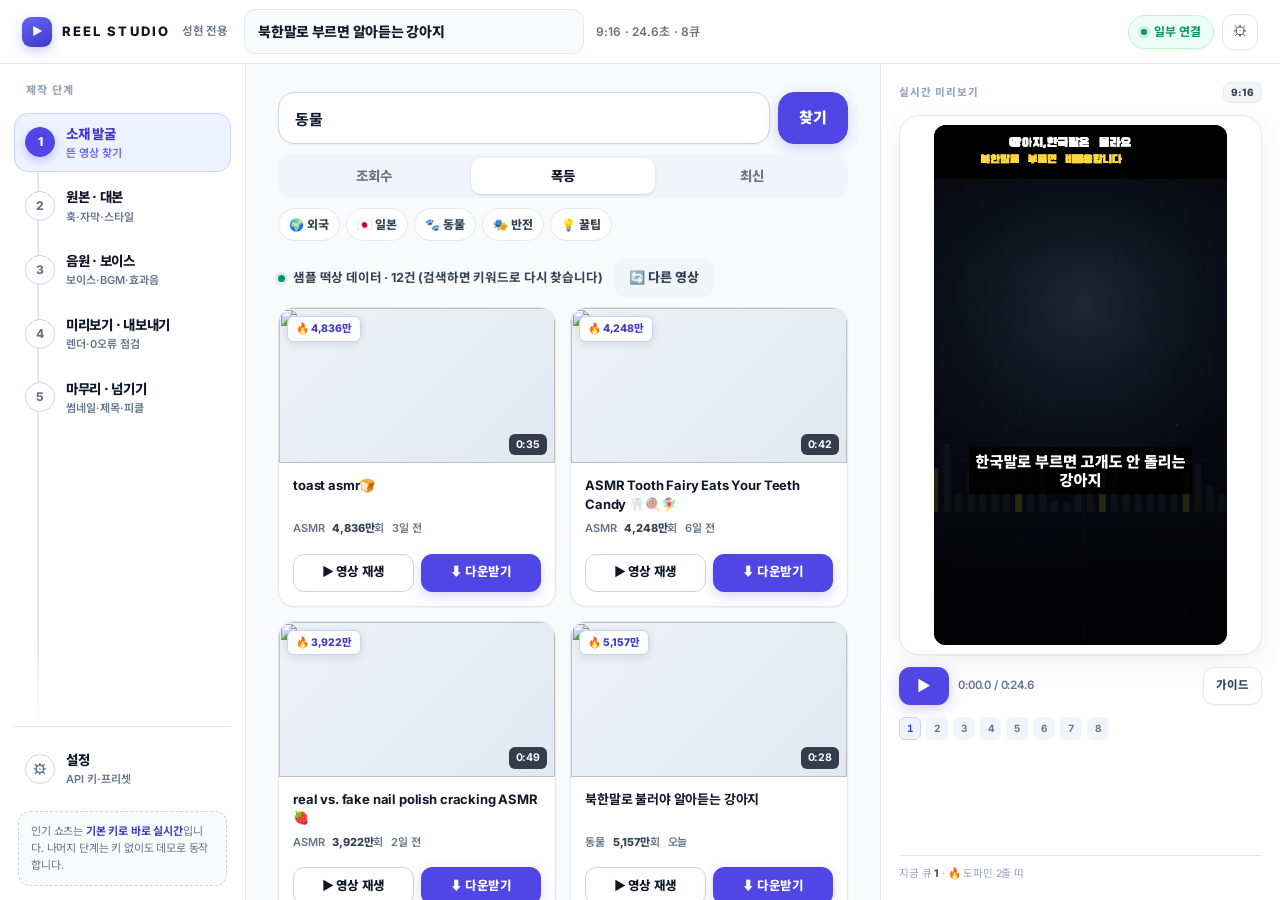
==== index.html @ b89e075e "style(발굴): 상태줄 한 줄로 압축" ====
<!doctype html>
<html lang="ko">
<head>
<meta charset="utf-8">
<meta name="viewport" content="width=device-width, initial-scale=1, viewport-fit=cover">
<meta name="theme-color" content="#FFFFFF">
<title>릴 스튜디오 — 성현님 전용 쇼츠 스튜디오</title>
<meta name="description" content="소재 발굴부터 AI 대본, BGM, 미리보기, 영상 내보내기, 썸네일·제목 5안, 피클 넘기기까지 한 화면에서. 성현님 전용 쇼츠 스튜디오.">
<link rel="icon" href="data:image/svg+xml,%3Csvg xmlns='http://www.w3.org/2000/svg' viewBox='0 0 32 32'%3E%3Crect width='32' height='32' rx='9' fill='%234F46E5'/%3E%3Cpath d='M12 9l12 7-12 7z' fill='%23FFFFFF'/%3E%3C/svg%3E">
<link rel="preconnect" href="https://fonts.googleapis.com">
<link rel="preconnect" href="https://fonts.gstatic.com" crossorigin>
<link href="https://fonts.googleapis.com/css2?family=Black+Han+Sans&family=Gothic+A1:wght@700;900&family=Inter:wght@500;600;700;800&family=Noto+Sans+KR:wght@400;700;900&display=swap" rel="stylesheet">
<link rel="stylesheet" href="css/style.css?v=20261128r">
</head>
<body>
<div id="app">

  <!-- ── 상단 바 ─────────────────────────────────────────── -->
  <header class="topbar">
    <div class="brand">
      <span class="brand-mark" aria-hidden="true">▶</span>
      <span class="brand-name">REEL STUDIO</span>
      <span class="brand-sub">성현 전용</span>
    </div>
    <div class="proj-wrap">
      <input id="projName" class="proj-name" spellcheck="false" aria-label="프로젝트 이름" value="내 첫 쇼츠">
      <div class="proj-meta" id="projMeta">9:16 · 0초 · 0큐</div>
    </div>
    <div class="top-actions">
      <button class="status-pill" id="modePill" data-go="settings">
        <i class="dot"></i><span id="modeText">데모 모드</span>
      </button>
      <button class="icon-btn" id="btnSettings" aria-label="설정" data-go="settings">⚙︎</button>
    </div>
  </header>

  <!-- ── 데스크톱 좌측 스텝퍼 ────────────────────────────── -->
  <nav class="rail" aria-label="제작 단계">
    <div class="rail-head">제작 단계</div>
    <button class="rail-item is-active" data-tab="discover">
      <span class="ri-no">1</span>
      <span class="ri-body"><span class="ri-txt">소재 발굴</span><span class="ri-sub">뜬 영상 찾기</span></span>
    </button>
    <button class="rail-item" data-tab="script">
      <span class="ri-no">2</span>
      <span class="ri-body"><span class="ri-txt">원본 · 대본</span><span class="ri-sub">훅·자막·스타일</span></span>
    </button>
    <button class="rail-item" data-tab="music">
      <span class="ri-no">3</span>
      <span class="ri-body"><span class="ri-txt">음원 · 보이스</span><span class="ri-sub">보이스·BGM·효과음</span></span>
    </button>
    <button class="rail-item" data-tab="preview">
      <span class="ri-no">4</span>
      <span class="ri-body"><span class="ri-txt">미리보기 · 내보내기</span><span class="ri-sub">렌더·0오류 점검</span></span>
    </button>
    <button class="rail-item" data-tab="upload">
      <span class="ri-no">5</span>
      <span class="ri-body"><span class="ri-txt">마무리 · 넘기기</span><span class="ri-sub">썸네일·제목·피클</span></span>
    </button>
    <div class="rail-foot">
      <button class="rail-item rail-settings" data-go="settings">
        <span class="ri-no">⚙</span>
        <span class="ri-body"><span class="ri-txt">설정</span><span class="ri-sub">API 키·프리셋</span></span>
      </button>
      <div class="rail-tip">인기 쇼츠는 <b>기본 키로 바로 실시간</b>입니다. 나머지 단계는 키 없이도 데모로 동작합니다.</div>
    </div>
  </nav>

  <!-- ── 본문 ───────────────────────────────────────────── -->
  <main id="main">

    <!-- ① 소재 발굴 -->
    <section class="panel" id="tab-discover" data-panel="discover">
      <div class="d-top">
        <div class="d-search">
          <input id="dKeyword" list="kwList" placeholder="외국, 강아지, 반전, 꿀팁…" value="동물" spellcheck="false" aria-label="검색어">
          <datalist id="kwList">
            <option value="외국"><option value="일본"><option value="동물">
            <option value="반전"><option value="꿀팁">
          </datalist>
          <button class="btn primary" id="dSearch">찾기</button>
        </div>
        <div class="d-seg" id="dSortBar" role="group" aria-label="정렬">
          <button class="d-seg-btn" data-sort="views" type="button">조회수</button>
          <button class="d-seg-btn is-on" data-sort="breakout" type="button">폭등</button>
          <button class="d-seg-btn" data-sort="date" type="button">최신</button>
        </div>
        <div class="d-themes" id="dThemes">
          <button class="d-theme" type="button" data-kw="외국">🌍 외국</button>
          <button class="d-theme" type="button" data-kw="일본">🇯🇵 일본</button>
          <button class="d-theme" type="button" data-kw="동물">🐾 동물</button>
          <button class="d-theme" type="button" data-kw="반전">🎭 반전</button>
          <button class="d-theme" type="button" data-kw="꿀팁">💡 꿀팁</button>
        </div>
        <input type="hidden" id="dRegion" value="">
        <input type="hidden" id="dDur" value="short">
        <input type="hidden" id="dMin" value="100000">
        <input type="hidden" id="dSort" value="breakout">
      </div>

      <div class="result-head" id="discoverResultHead">
        <span id="discoverStatus" class="status-line"><i class="dot"></i>불러오는 중…</span>
        <button class="btn ghost sm refresh-btn" id="dMore" title="이미 본 영상은 빼고 새 영상">🔄 다른 영상</button>
      </div>
      <div class="result-grid" id="discoverResults"></div>
    </section>

    <!-- ② 영상 위 레이어 편집 -->
    <section class="panel" id="tab-script" data-panel="script" hidden>
      <div class="stage-dock" id="stageDock">
        <div class="sty-bar">
          <button class="sty-arrow" id="styPrev" aria-label="이전 편집 스타일">◀</button>
          <div class="sty-now"><b id="styIdx">1/8</b><span id="styName">도파민 2줄 띠</span></div>
          <button class="sty-arrow" id="styNext" aria-label="다음 편집 스타일">▶</button>
        </div>

        <div class="stage-wrap" id="stageWrap">
          <div class="stage-media" id="stageMedia">
            <video id="stageVideo" playsinline muted loop autoplay preload="metadata" hidden></video>
            <iframe id="stageIframe" title="유튜브 쇼츠 미리보기" allow="autoplay; encrypted-media; picture-in-picture" allowfullscreen hidden></iframe>
            <div class="stage-shield" id="stageShield" hidden></div>

            <div class="ov" id="ov" aria-hidden="true">
              <div class="ov-hook" id="ovHook"><span class="ovh-l ovh-l1"></span><span class="ovh-l ovh-l2"></span></div>
              <div class="ov-cmt" id="ovCmt"></div>
              <div class="ov-sub" id="ovSub"></div>
              <div class="ov-lb ov-lb-t" id="ovLbT"></div>
              <div class="ov-lb ov-lb-b" id="ovLbB"></div>
            </div>

            <div class="stage-empty" id="stageEmpty">
              <b>영상이 아직 없습니다</b>
              <span>1단계에서 영상 하나를 고르면 여기에 바로 재생되고, 그 위에 자막·댓글이 얹힙니다.</span>
              <button class="btn primary sm" data-tab="discover">영상 고르러 가기</button>
            </div>
          </div>

          <div class="stage-foot">
            <div class="sf-txt">
              <span class="sf-name" id="stageSrcName">영상 없음</span>
              <span class="sf-meta" id="stageSrcMeta"></span>
            </div>
            <div class="sf-acts">
              <button class="sf-btn" id="stageSound" hidden>🔇 소리</button>
              <label class="sf-btn file-btn" id="stageFileLbl" title="폰에 저장한 영상을 고르면 위 화면에 바로 얹힙니다">📂 영상 올리기
                <input type="file" id="stageFile" accept="video/*">
              </label>
              <button class="sf-btn" id="stageBig" aria-label="크게 보기">⤢</button>
            </div>
          </div>
        </div>

        <div class="stage-under">
          <div class="sty-dots" id="styDots" role="tablist" aria-label="편집 스타일 8종"></div>
        </div>
      </div>

      <div class="card script-main" id="scriptCard">
        <div class="card-head">
          <h2>대본</h2>
          <span class="hint" id="scriptStatus">영상 속 대사</span>
          <button class="btn outline sm" id="regenScript">🔄 대사 새로 뽑기</button>
        </div>
        <label class="field">
          <span class="lab">주제</span>
          <input id="aiTopic" spellcheck="false" placeholder="영상 주제 (자동으로 채웁니다)">
        </label>
        <p class="key-need" id="needKey" hidden>영상 속 실제 대사로 뽑으려면 <button type="button" class="lnk" data-go="settings">Gemini 키</button>를 넣어주세요 (1분)</p>
        <input type="hidden" id="aiTone" value="news">
        <input type="hidden" id="aiLen" value="28">
        <input type="hidden" id="aiLang" value="ko">

        <div class="cue-tools-bar">
          <button class="btn ghost sm" id="cueAdd">+ 줄</button>
          <button class="btn ghost sm" id="cueFit" title="문자 수에 맞춰 시작·끝을 다시 배분">시간 맞춤</button>
          <button class="btn ghost sm" id="cueSrt">SRT</button>
          <span class="hint" id="cueSummary">0큐 · 0초</span>
        </div>
        <div id="cueList" class="cue-list"></div>
      </div>

      <details class="card" id="secHook">
        <summary><span class="sec-t">상단 제목 띠 · 훅 문구</span><span class="sec-v" id="hookSummary">2줄</span></summary>
        <div class="sec-body">
          <label class="field"><span class="lab">1줄</span><input id="hook1" maxlength="34" placeholder="첫 0.5초에 꽂히는 한 줄"></label>
          <label class="field"><span class="lab">2줄</span><input id="hook2" maxlength="34" placeholder="두 번째 줄 (선택)"></label>
          <div class="field-row">
            <label class="field"><span class="lab">모양</span>
              <select id="hookStyle">
                <option value="band">상단 검은 띠</option>
                <option value="card">흰 라운드 카드</option>
                <option value="pill">뱃지 알약 띠</option>
                <option value="plain">민무늬 큰 글씨</option>
              </select>
            </label>
            <label class="switch-line"><input type="checkbox" id="hookOn" checked><span>훅 표시</span></label>
          </div>
        </div>
      </details>

      <details class="card" id="secMeta">
        <summary><span class="sec-t">제목 · 설명 · 태그</span><span class="sec-v" id="metaSummary">3안</span></summary>
        <div class="sec-body">
          <div id="titleList" class="title-list"></div>
          <label class="field"><span class="lab">설명</span><textarea id="metaDesc" rows="4"></textarea></label>
          <label class="field"><span class="lab">태그 <em>콤마로 구분</em></span><input id="metaTags"></label>
          <div class="toolbar">
            <button class="btn ghost sm" id="metaCopyTitle">제목 복사</button>
            <button class="btn ghost sm" id="metaCopyDesc">설명 복사</button>
            <button class="btn ghost sm" id="metaCopyTags">태그 복사</button>
            <button class="btn ghost sm" id="metaCopyAll">전부 복사</button>
          </div>
        </div>
      </details>
    </section>

    <!-- ③ 음원 · 보이스 -->
    <section class="panel" id="tab-music" data-panel="music" hidden>
      <div class="panel-head">
        <div>
          <span class="eyebrow">STEP 3 / 5</span>
          <h1>음원 · 보이스</h1>
          <p>내 보이스 · BGM · 효과음 — 누르면 영상에 섞입니다.</p>
        </div>
        <button class="btn ghost sm" id="mStopAll">소리 끄기</button>
      </div>

      <div class="card" id="voiceLibCard">
        <div class="card-head"><h2>🎙️ 내 보이스 보관함</h2><span class="tag" id="voiceLibCount">0개</span></div>
        <div class="toolbar">
          <button class="btn primary sm" id="copyVoiceScript">📋 대본 1초 복사 + 타입캐스트 열기</button>
          <label class="btn outline sm file-btn">
            <input type="file" id="voiceLibInput" accept="audio/mpeg,audio/mp3,audio/wav,audio/x-wav,audio/mp4,audio/m4a,audio/*" multiple>
            보이스 파일 올리기
          </label>
          <button class="btn ghost sm" id="voiceLibClear">보관함 비우기</button>
        </div>
        <div class="vdrop" id="voiceDrop">mp3 · wav · m4a 여러 개를 한 번에 끌어다 놓으세요</div>
        <div class="voice-lib" id="voiceLib"></div>
        <div class="voice-now" id="voiceNow">지금 나레이션: 없음 (보관함에서 mp3를 딸깍)</div>
        <div class="slider-grid" style="margin-top:12px">
          <label class="field slider"><span class="lab">배속 <b id="voiceRateVal">1.05x</b></span>
            <input type="range" id="voiceRate" min="100" max="130" value="105"></label>
          <label class="field slider"><span class="lab">나레이션 볼륨 <b id="voiceVolVal">100%</b></span>
            <input type="range" id="voiceVol" min="0" max="100" value="100"></label>
        </div>
      </div>

      <div class="card">
        <div class="card-head"><h2>🎵 BGM</h2><span class="tag" id="bgmNow">없음</span></div>
        <div class="bgm-grid" id="bgmGrid"></div>
        <div class="slider-grid">
          <label class="field slider"><span class="lab">BGM 볼륨 <b id="bgmVolVal">32%</b></span>
            <input type="range" id="bgmVol" min="0" max="100" value="32"></label>
          <label class="field slider"><span class="lab">보이스 덕킹 <b id="bgmDuckVal">55%</b></span>
            <input type="range" id="bgmDuck" min="0" max="100" value="55"></label>
        </div>
        <div class="toolbar">
          <button class="btn primary sm" id="voiceClarity">🎙️ 목소리 또렷 (자동 덕킹)</button>
          <span class="hint">BGM 20% · 말할 때 85% 낮춤 · 원본 50%</span>
        </div>
      </div>

      <div class="card" id="sfxPackCard">
        <div class="card-head">
          <h2>🔊 새 효과음 100종</h2>
          <span class="tag" id="sfxPackState">100종</span>
        </div>
        <div class="sfx-target">
          <span class="sfx-target-lab">넣을 큐</span>
          <div class="sfx-qchips" id="sfxQChips"></div>
        </div>
        <div class="sfx-tools">
          <input id="sfxSearch" class="sfx-search" placeholder="효과음 검색 (휙 · 펀치 · 딸깍 …)" spellcheck="false" aria-label="효과음 검색">
          <div class="sfx-cats" id="sfxCats"></div>
        </div>
        <div class="sfx-grid-pack" id="sfxPack"></div>
        <p class="hint" id="sfxPackHint">기본 효과음 4종(팝·휙·밑줄·알림)은 위에 함께 두었고, 대본 탭 큐의 <b>⚙</b>에서도 이 100종을 고를 수 있습니다.</p>
      </div>

      <div class="card">
        <div class="card-head"><h2>원본 소리</h2></div>
        <label class="switch-line"><input type="checkbox" id="origOn" checked><span>원본 영상 소리 섞기</span></label>
        <label class="field slider"><span class="lab">원본 볼륨 <b id="origVolVal">100%</b></span>
          <input type="range" id="origVol" min="0" max="100" value="100"></label>
      </div>
    </section>

    <!-- ④ 미리보기 · 내보내기 -->
    <section class="panel" id="tab-preview" data-panel="preview" hidden>
      <div class="panel-head">
        <div>
          <span class="eyebrow">STEP 4 / 5</span>
          <h1>미리보기 · 내보내기</h1>
          <p>점검 → 렌더.</p>
        </div>
        <span class="tag" id="pRatioTag">9:16</span>
      </div>

      <div class="stage-box">
        <canvas id="stageMain" class="stage"></canvas>
        <div class="stage-badge" id="stageBadge">데모 소스</div>
      </div>

      <div class="transport">
        <button class="tbtn" id="pPrev" aria-label="이전 큐">⏮</button>
        <button class="tbtn play" id="pPlay" aria-label="재생">▶</button>
        <button class="tbtn" id="pNext" aria-label="다음 큐">⏭</button>
        <div class="time"><span id="pCur">0:00.0</span><span class="sep">/</span><span id="pDur">0:00.0</span></div>
        <button class="tbtn sm" id="pGuide" title="유튜브 UI 안전영역">가이드</button>
        <button class="tbtn sm" id="auditQuick" title="0오류 자동 점검">🔍 점검</button>
      </div>
      <div class="scrub" id="pScrub">
        <div class="scrub-track"><div class="scrub-fill" id="pFill"></div><div class="scrub-cues" id="pCues"></div><div class="scrub-head" id="pHead"></div></div>
      </div>

      <div class="card audit-card" id="auditCard">
        <div class="card-head">
          <h2>🔍 0오류 자동 점검</h2>
          <span class="tag" id="auditBadge">아직 안 함</span>
          <button class="btn primary sm" id="auditRun">지금 점검</button>
        </div>
        <div class="audit-list" id="auditList" hidden></div>
        <div class="audit-actions" id="auditActions" hidden>
          <button class="btn primary" id="auditFix">🛠 원클릭 자동 수정</button>
          <span class="hint" id="auditSummary"></span>
        </div>
      </div>

      <div class="card">
        <div class="card-head"><h2>완성 영상 내보내기</h2><span class="tag">Canvas · MediaRecorder</span></div>
        <div class="field-row">
          <label class="field"><span class="lab">화질</span>
            <select id="xRes"><option value="720">720p (빠름)</option><option value="1080" selected>1080p</option></select>
          </label>
          <label class="field"><span class="lab">프레임</span>
            <select id="xFps"><option value="30" selected>30fps</option><option value="60">60fps</option></select>
          </label>
          <button class="btn primary" id="xStart">영상 렌더</button>
        </div>
        <div class="progress" id="xProgWrap" hidden><div class="progress-bar"><i id="xProgBar"></i></div><span id="xProgTxt">0%</span></div>
        <div class="export-out" id="xOut" hidden>
          <video id="xVideo" controls playsinline></video>
          <div class="export-actions">
            <a class="btn primary sm" id="xDownload" download>파일 저장</a>
            <button class="btn ghost sm" id="xToUpload">마무리 탭으로</button>
            <span class="hint" id="xInfo"></span>
          </div>
        </div>
        <p class="hint">렌더 중에는 화면을 끄지 마세요 · 약 <b id="xLen">0</b>초</p>
      </div>

      <div class="card">
        <div class="card-head"><h2>썸네일 · 제목</h2><span class="tag">1080×1920</span></div>
        <div class="field-row">
          <label class="field grow"><span class="lab">썸네일 뱃지</span><input id="thumbBadge" maxlength="18" placeholder="채널 배지"></label>
          <button class="btn outline" id="thumbMake">썸네일 생성</button>
        </div>
        <div class="upload-row">
          <label class="btn ghost sm file-btn"><input type="file" id="thumbBgImg" accept="image/*">배경 이미지</label>
          <span class="file-name" id="thumbBgName">현재 프레임 사용</span>
          <button class="btn ghost sm" id="thumbBgClear" hidden>빼기</button>
        </div>
        <div class="thumb-wrap" id="thumbWrap" hidden>
          <canvas id="thumbCanvas"></canvas>
          <div class="thumb-actions">
            <button class="btn primary sm" id="thumbSave">PNG 저장</button>
            <button class="btn ghost sm" id="thumbCopyTitle">제목 복사</button>
            <button class="btn ghost sm" id="thumbCopyDesc">설명 복사</button>
            <button class="btn ghost sm" id="thumbCopyTags">태그 복사</button>
          </div>
        </div>
      </div>
    </section>

    <!-- ⑤ 마무리 · 피클로 넘기기 -->
    <section class="panel" id="tab-upload" data-panel="upload" hidden>
      <div class="panel-head">
        <div>
          <span class="eyebrow">STEP 5 / 5</span>
          <h1>마무리 · 피클로 넘기기</h1>
          <p>MP4와 썸네일을 저장해 참외에게 넘기면 검수·업로드까지.</p>
        </div>
        <span class="tag" id="uReadyTag">파일 없음</span>
      </div>

      <div class="card">
        <div class="card-head"><h2>영상 정보</h2><span class="hint" id="uFileState">렌더 파일 없음</span></div>
        <label class="field"><span class="lab">제목 <em id="uTitleCount">0/100</em></span><input id="uTitle" maxlength="100"></label>
        <label class="field"><span class="lab">설명 <em id="uDescSafe">삭제 안내 문구 자동 포함</em></span><textarea id="uDesc" rows="6"></textarea></label>
        <p class="hint desc-safety" id="uDescSafetyNote">설명 끝에 자동으로 붙는 문구 — 📌 출처 · 원작자 요청 시 즉시 삭제합니다</p>
        <label class="field"><span class="lab">태그 <em>콤마</em></span><input id="uTags"></label>
        <div class="toolbar">
          <label class="btn outline sm file-btn"><input type="file" id="uFile" accept="video/*">다른 파일 고르기</label>
          <button class="btn ghost sm" id="uCopyMeta">📋 제목·설명 복사</button>
        </div>
      </div>

      <div class="card" id="uTitleCard">
        <div class="card-head">
          <h2>제목 5안</h2>
          <span class="tag" id="uTitleTag">딸깍 선택</span>
          <button class="btn ghost sm" id="uTitleAI">🤖 AI로 5안</button>
        </div>
        <div class="title-list" id="uTitleList"></div>
      </div>

      <div class="card" id="uThumbCard">
        <div class="card-head">
          <h2>썸네일 만들기</h2>
          <span class="tag">1080×1920</span>
          <button class="btn ghost sm" id="uThumbRefresh">🔄 다시 만들기</button>
        </div>
        <div class="chips" id="uThumbStyles"></div>
        <label class="field"><span class="lab">썸네일 문구 <em>#단어 = 포인트 색</em></span><input id="uThumbText" maxlength="60" placeholder="이 강아지, 한국말은 몰라요"></label>
        <div class="field-row">
          <label class="field grow"><span class="lab">작은 줄 (선택)</span><input id="uThumbSub" maxlength="40" placeholder="부제·설명 한 줄"></label>
        </div>
        <div class="thumb-wrap" id="uThumbWrap">
          <canvas id="uThumbCanvas"></canvas>
        </div>
        <div class="toolbar">
          <button class="btn primary sm" id="uThumbSave">⬇ 썸네일 저장 (PNG)</button>
          <label class="btn ghost sm file-btn"><input type="file" id="uThumbBg" accept="image/*">배경 사진</label>
          <button class="btn ghost sm" id="uThumbBgClear" hidden>빼기</button>
          <span class="hint" id="uThumbState"></span>
        </div>
      </div>

      <div class="card" id="uCheckCard">
        <div class="card-head">
          <h2>🛡️ 올리기 전 3줄 체크</h2>
          <span class="tag" id="uCheckBadge">자동</span>
          <button class="btn ghost sm" id="uCheckRun">다시 검사</button>
        </div>
        <div class="audit-list" id="uCheckList"></div>
        <div class="toolbar" id="uCheckFix" hidden>
          <button class="btn outline sm" id="uDescFix">🛠 설명란에 삭제 안내 넣기</button>
        </div>
        <p class="hint">정밀한 수익화·저작권 전수 검사는 참외가 직접 합니다. 여기선 금지어·위험 소재·삭제 안내만 봅니다.</p>
      </div>

      <div class="card handoff-card" id="uHandoff">
        <div class="card-head"><h2>🥒 피클로 넘기기</h2><span class="tag lime">검수 · 업로드 · 예약</span></div>
        <ol class="handoff-steps">
          <li><b>1</b><span>완성 MP4와 썸네일 PNG를 저장합니다.</span></li>
          <li><b>2</b><span>두 파일을 참외 채팅에 올립니다. 제목·설명은 <b>📋 복사</b>로 붙여넣습니다.</span></li>
          <li><b>3</b><span>참외가 최종 검수 + 유튜브 저작권 '문제없음' 확인 후 업로드·예약 공개까지 마칩니다.</span></li>
        </ol>
        <div class="handoff-set">
          <button class="btn primary wide" id="uCopySet">📋 참외에게 보낼 작업 세트 복사</button>
        </div>
        <div class="toolbar">
          <button class="btn outline" id="uSaveVideo">⬇ 완성 MP4 저장</button>
          <button class="btn ghost" id="uSaveThumb">⬇ 썸네일 PNG 저장</button>
          <button class="btn ghost" id="uCopyMeta2">📋 제목·설명 복사</button>
        </div>
      </div>
    </section>
  </main>

  <!-- ── 데스크톱 우측 상시 미리보기 ────────────────────── -->
  <aside class="preview-col" id="previewCol">
    <div class="pv-head"><span>실시간 미리보기</span><span class="tag sm" id="aRatioTag">9:16</span></div>
    <div class="pv-stage"><canvas id="stageAside" class="stage"></canvas></div>
    <div class="mini-transport">
      <button class="tbtn play" id="aPlay" aria-label="재생">▶</button>
      <span class="mini-time" id="aTime">0:00.0 / 0:00.0</span>
      <button class="tbtn sm" id="aGuide" title="안전영역">가이드</button>
    </div>
    <div class="pv-queue" id="aQueue"></div>
    <div class="pv-foot">지금 큐 <b id="aCueNum">–</b> · <span id="aPreset">🔥 도파민 2줄 띠</span></div>
  </aside>

  <!-- ── 모바일 하단 탭 ─────────────────────────────────── -->
  <nav class="tabbar" id="tabbar" aria-label="제작 단계">
    <button class="tb-item is-active" data-tab="discover"><span class="tb-n">1</span><i>발굴</i></button>
    <button class="tb-item" data-tab="script"><span class="tb-n">2</span><i>대본</i></button>
    <button class="tb-item" data-tab="music"><span class="tb-n">3</span><i>음원</i></button>
    <button class="tb-item" data-tab="preview"><span class="tb-n">4</span><i>미리보기</i></button>
    <button class="tb-item" data-tab="upload"><span class="tb-n">5</span><i>마무리</i></button>
  </nav>

  <!-- ── 설정 모달 ──────────────────────────────────────── -->
  <div class="modal" id="settingsModal" hidden>
    <div class="modal-back" data-close="settings"></div>
    <div class="modal-card">
      <div class="modal-head">
        <h2>설정</h2>
        <button class="icon-btn" data-close="settings" aria-label="닫기">✕</button>
      </div>
      <div class="modal-body">

        <section class="set-sec">
          <h3>API 키 <span class="tag sm">기본 키 자동 연결</span></h3>
          <p class="hint">YouTube는 <b>기본 키로 이미 연결돼 있어</b> 아무것도 넣지 않아도 실시간 인기 쇼츠가 뜹니다. 내 키로 바꾸고 싶을 때만 아래에 넣으세요. 넣은 키는 이 기기의 localStorage에만 남습니다.</p>
          <label class="field">
            <span class="lab">YouTube Data API v3 키 <em>비워두면 기본 키 · 무료 · 일 10,000유닛</em></span>
            <input id="stYtKey" type="password" autocomplete="off" placeholder="비워두면 기본 키로 자동 연결">
          </label>
          <div class="toolbar">
            <button class="btn ghost sm" id="stYtTest">연결 테스트</button>
            <span class="hint" id="stYtState"></span>
          </div>
          <details class="mini-help"><summary>키 발급 3분</summary>
            <ol>
              <li><a href="https://console.cloud.google.com/apis/library/youtube.googleapis.com" target="_blank" rel="noopener">Google Cloud 콘솔</a>에서 프로젝트 만들기</li>
              <li>YouTube Data API v3 → <b>사용</b></li>
              <li>사용자 인증 정보 → <b>API 키</b> 만들기 → 붙여넣기</li>
            </ol>
          </details>

          <label class="field">
            <span class="lab">Gemini API 키 <em>무료 티어</em></span>
            <input id="stGemKey" type="password" autocomplete="off" placeholder="AIza...">
          </label>
          <div class="toolbar">
            <button class="btn ghost sm" id="stGemTest">연결 테스트</button>
            <span class="hint" id="stGemState"></span>
          </div>
          <details class="mini-help"><summary>키 발급 1분</summary>
            <ol>
              <li><a href="https://aistudio.google.com/apikey" target="_blank" rel="noopener">Google AI Studio</a> 접속</li>
              <li><b>API 키 만들기</b> → 복사 → 붙여넣기</li>
            </ol>
          </details>

          <div class="toolbar">
            <button class="btn primary sm" id="stSaveKeys">저장</button>
            <button class="btn ghost sm" id="stClearKeys">키 지우기</button>
          </div>
        </section>

        <section class="set-sec">
          <h3>채널 스타일 프리셋</h3>
          <div class="field-row">
            <label class="field grow"><span class="lab">프리셋</span><select id="stPresetSelect"></select></label>
            <button class="btn outline sm" id="stPresetApply">적용</button>
          </div>
          <div class="preset-desc hint" id="stPresetDesc"></div>
          <div class="field-row">
            <label class="field grow"><span class="lab">현재 스타일을 프리셋으로 저장</span><input id="stPresetName" placeholder="예: 내 11월 결"></label>
            <button class="btn primary sm" id="stPresetSave">저장</button>
          </div>
          <div class="toolbar">
            <button class="btn ghost sm" id="stPresetExport">프리셋 내보내기</button>
            <label class="btn ghost sm file-btn"><input type="file" id="stPresetImport" accept="application/json">가져오기</label>
            <button class="btn ghost sm danger" id="stPresetDelete">선택 삭제</button>
          </div>
        </section>

        <section class="set-sec">
          <h3>스타일 세부 조정</h3>
          <div class="field-row">
            <label class="field slider"><span class="lab">자막 크기 <b id="stSubSizeVal">62</b></span>
              <input type="range" id="stSubSize" min="40" max="84" value="62"></label>
            <label class="field color-f"><span class="lab">강조색</span><input type="color" id="stAccent" value="#D8FF3E"></label>
          </div>
          <div class="field-row">
            <label class="field color-f"><span class="lab">훅 글자</span><input type="color" id="stHookColor" value="#FFFFFF"></label>
            <label class="field color-f"><span class="lab">훅 배경</span><input type="color" id="stHookBg" value="#0B0D12"></label>
          </div>
          <label class="switch-line"><input type="checkbox" id="stSubBox" checked><span>자막 박스</span></label>
          <label class="switch-line"><input type="checkbox" id="stCardOn" checked><span>댓글 카드</span></label>
          <p class="hint">여기서 바꾼 값은 지금 프로젝트에만 적용됩니다. 마음에 들면 아래에서 프리셋으로 저장하세요.</p>
        </section>

        <section class="set-sec">
          <h3>프로젝트</h3>
          <div class="toolbar">
            <button class="btn ghost sm" id="stProjExport">프로젝트 저장(JSON)</button>
            <label class="btn ghost sm file-btn"><input type="file" id="stProjImport" accept="application/json">불러오기</label>
            <button class="btn ghost sm danger" id="stReset">전체 초기화</button>
          </div>
          <p class="hint">자동 저장됩니다. 브라우저를 바꾸면 프로젝트 JSON으로 옮기세요.</p>
        </section>

        <section class="set-sec">
          <h3>이 스튜디오</h3>
          <p class="hint">결제·크레딧·로그인 없음. 모든 렌더는 이 기기에서 돌아갑니다.</p>
          <div class="toolbar">
            <a class="btn ghost sm" href="https://ssggg0.github.io/reel-studio/" target="_blank" rel="noopener">배포 주소</a>
            <a class="btn ghost sm" href="https://github.com/ssggg0/reel-studio" target="_blank" rel="noopener">GitHub</a>
            <a class="btn ghost sm" href="https://ssggg0.github.io/shorts-editor/" target="_blank" rel="noopener">자막 편집기</a>
          </div>
        </section>
      </div>
    </div>
  </div>

  <!-- ── 미리보기 모달 (발굴 카드 · 클린 원본) ─────────── -->
  <div class="modal pv-modal" id="previewModal" hidden>
    <div class="modal-back" data-close="preview"></div>
    <div class="modal-card pv-card">
      <div class="modal-head">
        <h2 id="pvTitle">미리보기</h2>
        <button class="icon-btn" data-close="preview" aria-label="닫기">✕</button>
      </div>
      <div class="modal-body pv-body">
        <div class="pv-frame" id="pvFrameWrap">
          <iframe id="pvIframe" title="쇼츠 미리보기" allow="autoplay; encrypted-media; picture-in-picture" allowfullscreen hidden></iframe>
          <video id="pvVideo" playsinline controls hidden></video>
          <div class="pv-skel" id="pvSkel">▶ 불러오는 중…</div>
        </div>
        <div class="pv-meta" id="pvMeta"></div>
        <div class="pv-acts">
          <button class="btn primary" id="pvPick">⬇ 다운받기</button>
          <button class="btn ghost sm" data-close="preview">닫기</button>
        </div>
      </div>
    </div>
  </div>

  <!-- ── 확인 모달 ──────────────────────────────────────── -->
  <div class="modal" id="confirmModal" hidden>
    <div class="modal-back" data-close="confirm"></div>
    <div class="modal-card narrow">
      <div class="modal-head"><h2 id="cfTitle">확인</h2><button class="icon-btn" data-close="confirm">✕</button></div>
      <div class="modal-body"><p id="cfBody"></p>
        <div class="toolbar right"><button class="btn ghost" data-close="confirm">취소</button><button class="btn primary" id="cfOk">확인</button></div>
      </div>
    </div>
  </div>

  <div class="toasts" id="toasts" aria-live="polite"></div>

  <input type="file" id="hiddenFile" hidden>
</div>

<script src="js/config.js?v=20261128p"></script>
<script src="js/sfx-pack.js?v=20261128d"></script>
<script src="js/originals-data.js?v=20261128d"></script>
<script src="js/safe-filter.js?v=20261128h"></script>
<script src="js/core.js?v=20261128p"></script>
<script src="js/upload-pro.js?v=20261128h"></script>
<script src="js/audio.js?v=20261128d"></script>
<script src="js/render.js?v=20261128o"></script>
<script src="js/ai.js?v=20261128r"></script>
<script src="js/tube.js?v=20261128r"></script>
<script src="js/app.js?v=20261128t"></script>
</body>
</html>
---- css/style.css ----
/* ─────────────────────────────────────────────────────────
   REEL STUDIO — 성현님 전용 쇼츠 스튜디오
   theme: reelbox-like white / slate lines / royal indigo accent
   ───────────────────────────────────────────────────────── */
:root{
  /* surfaces */
  --bg:#F8FAFC; --bg2:#F8FAFC; --panel:#FFFFFF; --panel2:#F1F5F9; --panel3:#E2E8F0;
  --line:#E2E8F0; --line2:#CBD5E1;
  /* text */
  --tx:#0F172A; --tx2:#334155; --mut:#64748B; --mut2:#94A3B8;
  /* accent (indigo) — --lime kept as alias for legacy refs */
  --accent:#4F46E5; --accent-h:#4338CA; --accent-t:#EEF2FF; --accent-line:#C7D2FE;
  --lime:#4F46E5; --lime2:#4338CA; --lime-ink:#FFFFFF;
  --blue:#2563EB; --red:#DC2626; --red-t:#FEF2F2; --amber:#D97706; --amber-t:#FFFBEB;
  --green:#059669; --green-t:#ECFDF5;
  --r:18px; --r2:13px; --r3:10px;
  --sh:0 1px 2px rgba(15,23,42,.04), 0 10px 30px rgba(15,23,42,.06);
  --sh-sm:0 1px 2px rgba(15,23,42,.05);
  --sh-lg:0 24px 70px rgba(15,23,42,.16);
  --safe-b:env(safe-area-inset-bottom,0px);
  --top:64px; --rail:246px; --pv:400px;
  --font:-apple-system,BlinkMacSystemFont,"Apple SD Gothic Neo","Pretendard","Inter","Noto Sans KR","Malgun Gothic",sans-serif;
}
*{box-sizing:border-box}
[hidden]{display:none !important}
html,body{margin:0;padding:0;height:100%}
html{-webkit-text-size-adjust:100%}
body{
  background:var(--bg); color:var(--tx);
  font-family:var(--font);
  font-size:14.5px; line-height:1.5; letter-spacing:-.011em;
  -webkit-font-smoothing:antialiased; -webkit-tap-highlight-color:transparent;
  overscroll-behavior:none;
}
button,input,select,textarea{font:inherit;color:inherit}
button{cursor:pointer;background:none;border:0;padding:0}
a{color:var(--accent);text-decoration:none;font-weight:600}
a:hover{text-decoration:underline}
code{font-family:ui-monospace,SFMono-Regular,Menlo,monospace;font-size:.9em;background:var(--accent-t);padding:2px 6px;border-radius:6px;color:var(--accent-h);border:1px solid var(--accent-line)}
b,strong{font-weight:700}
h1,h2,h3{margin:0;font-weight:800;letter-spacing:-.035em;color:var(--tx)}
::-webkit-scrollbar{width:10px;height:10px}
::-webkit-scrollbar-thumb{background:#D5DDE7;border-radius:99px;border:2px solid transparent;background-clip:content-box}
::-webkit-scrollbar-thumb:hover{background:#BCC8D6;background-clip:content-box}
::-webkit-scrollbar-track{background:transparent}

/* ── app grid ───────────────────────────────────────── */
#app{
  display:grid; height:100dvh; width:100%;
  grid-template-columns:var(--rail) minmax(0,1fr) var(--pv);
  grid-template-rows:var(--top) minmax(0,1fr);
  grid-template-areas:"top top top" "rail main pv";
  background:var(--bg);
}

/* ── topbar ─────────────────────────────────────────── */
.topbar{
  grid-area:top; display:flex; align-items:center; gap:16px;
  padding:0 22px; border-bottom:1px solid var(--line);
  background:rgba(255,255,255,.9); backdrop-filter:saturate(180%) blur(16px);
  position:relative; z-index:30;
}
.brand{display:flex;align-items:center;gap:10px;min-width:196px}
.brand-mark{
  display:grid;place-items:center;width:30px;height:30px;border-radius:9px;
  background:linear-gradient(160deg,#6366F1,#4338CA);color:#fff;font-size:11px;font-weight:900;
  box-shadow:0 4px 12px rgba(79,70,229,.28);
}
.brand-name{font-size:13px;font-weight:800;letter-spacing:.16em;color:var(--tx)}
.brand-sub{font-size:11.5px;color:var(--mut);padding-left:2px;font-weight:600}
.proj-wrap{display:flex;align-items:center;gap:12px;flex:1;min-width:0}
.proj-name{
  background:transparent;border:1px solid transparent;border-radius:10px;
  padding:7px 10px;font-weight:800;font-size:15px;max-width:340px;width:auto;min-width:110px;
  transition:.15s;letter-spacing:-.02em;
}
.proj-name:hover{background:var(--panel2)}
.proj-name:focus{outline:none;border-color:var(--accent-line);background:#fff;box-shadow:0 0 0 4px rgba(79,70,229,.10)}
.proj-meta{font-size:12px;color:var(--mut);letter-spacing:.01em;white-space:nowrap;font-weight:600}
.top-actions{display:flex;align-items:center;gap:8px;margin-left:auto}
.status-pill{
  display:flex;align-items:center;gap:7px;padding:7px 12px;border-radius:99px;
  border:1px solid var(--line);background:#fff;font-size:12px;font-weight:700;color:var(--tx2);
  box-shadow:var(--sh-sm);transition:.15s;
}
.status-pill:hover{border-color:var(--line2)}
.status-pill .dot{width:6px;height:6px;border-radius:50%;background:var(--amber)}
.status-pill.live .dot{background:var(--green);box-shadow:0 0 0 3px rgba(5,150,105,.14)}
.status-pill.live{color:var(--green);border-color:#BBF7D0;background:var(--green-t)}
.icon-btn{
  width:36px;height:36px;border-radius:11px;display:grid;place-items:center;
  border:1px solid var(--line);background:#fff;color:var(--tx2);font-size:15px;
  box-shadow:var(--sh-sm);transition:.15s;
}
.icon-btn:hover{background:var(--panel2);color:var(--tx);border-color:var(--line2)}

/* ── stepper rail ───────────────────────────────────── */
.rail{
  grid-area:rail; display:flex;flex-direction:column;gap:4px;
  padding:18px 14px 14px; border-right:1px solid var(--line);
  background:var(--panel); position:relative; overflow-y:auto;
}
.rail-head{
  font-size:11px;font-weight:800;letter-spacing:.12em;color:var(--mut2);
  padding:0 12px 10px;
}
.rail::before{
  content:"";position:absolute;left:37px;top:70px;bottom:170px;width:1.5px;
  background:linear-gradient(180deg,var(--line),var(--line) 85%,transparent);
}
.rail-item{
  position:relative;z-index:1;display:flex;align-items:center;gap:11px;
  padding:10px 12px 10px 10px;border-radius:14px;color:var(--tx2);text-align:left;
  border:1px solid transparent;transition:.14s;
}
.rail-item .ri-no{
  flex:0 0 auto;display:grid;place-items:center;width:30px;height:30px;border-radius:50%;
  background:#fff;border:1.5px solid var(--line2);color:var(--mut);
  font-size:12px;font-weight:800;letter-spacing:0;transition:.14s;
}
.rail-item .ri-body{display:flex;flex-direction:column;gap:1px;min-width:0}
.rail-item .ri-txt{font-size:13.5px;font-weight:800;color:var(--tx);letter-spacing:-.02em}
.rail-item .ri-sub{font-size:11px;color:var(--mut);font-weight:600;white-space:nowrap;overflow:hidden;text-overflow:ellipsis}
.rail-item:hover{background:var(--panel2);border-color:var(--line)}
.rail-item.is-active{background:var(--accent-t);border-color:var(--accent-line)}
.rail-item.is-active .ri-no{background:var(--accent);border-color:var(--accent);color:#fff;box-shadow:0 4px 10px rgba(79,70,229,.28)}
.rail-item.is-active .ri-txt{color:var(--accent-h)}
.rail-item.is-active .ri-sub{color:#6366F1}
.rail-foot{margin-top:auto;padding-top:12px;border-top:1px solid var(--line);display:flex;flex-direction:column;gap:2px}
.rail-settings .ri-no{font-size:14px}
.rail-tip{
  margin:10px 4px 0;padding:11px 12px;border-radius:12px;background:var(--bg);
  font-size:11px;line-height:1.55;color:var(--mut);border:1px dashed var(--line2);
}
.rail-tip b{color:var(--accent-h);font-weight:700}

/* ── main & panels ──────────────────────────────────── */
#main{grid-area:main;overflow:hidden;position:relative;background:var(--bg)}
.panel{
  height:100%;overflow-y:auto;overscroll-behavior:contain;
  padding:28px 32px calc(36px + var(--safe-b));
  max-width:1080px;margin:0 auto;width:100%;
}
.panel-head{display:flex;align-items:flex-start;gap:16px;margin-bottom:22px}
.eyebrow{
  display:inline-flex;align-items:center;gap:6px;
  font-size:10.5px;font-weight:800;letter-spacing:.14em;color:var(--accent);
  background:var(--accent-t);border:1px solid var(--accent-line);border-radius:99px;
  padding:3px 9px;margin-bottom:9px;
}
.panel-head h1{font-size:27px;letter-spacing:-.04em;line-height:1.2}
.panel-head p{margin:7px 0 0;color:var(--mut);font-size:13.5px;max-width:640px;line-height:1.55}
.panel-head > .btn,.panel-head > .tag{margin-left:auto;flex-shrink:0}

/* ── generic ────────────────────────────────────────── */
.card{
  background:var(--panel);border:1px solid var(--line);border-radius:var(--r);
  padding:20px;margin-bottom:14px;box-shadow:var(--sh-sm);
}
.card-head{display:flex;align-items:center;gap:10px;margin-bottom:14px;flex-wrap:wrap}
.card-head h2{font-size:15px;font-weight:800;letter-spacing:-.025em}
.card-head .tag,.card-head .hint{margin-left:auto}
.tag{
  font-size:10.5px;font-weight:800;letter-spacing:.03em;color:var(--tx2);
  background:var(--panel2);border:1px solid var(--line);border-radius:7px;padding:3px 8px;
  white-space:nowrap;
}
.tag.lime{color:var(--accent-h);border-color:var(--accent-line);background:var(--accent-t)}
.tag.sm{font-size:10px;padding:2px 7px}
.hint{font-size:12px;color:var(--mut);line-height:1.6;margin:8px 0 0}
.hint b{color:var(--tx2);font-weight:700}
.status-line{display:flex;align-items:center;gap:8px;font-size:12.5px;color:var(--tx2);font-weight:700}
.status-line .dot{width:7px;height:7px;border-radius:50%;background:var(--green);box-shadow:0 0 0 3px rgba(5,150,105,.12)}
.status-line.off .dot{background:var(--amber);box-shadow:0 0 0 3px rgba(217,119,6,.12)}

.btn{
  display:inline-flex;align-items:center;justify-content:center;gap:7px;
  border-radius:12px;padding:11px 18px;font-size:13.5px;font-weight:800;letter-spacing:-.01em;
  border:1px solid var(--line2);background:#fff;color:var(--tx);
  transition:.15s;white-space:nowrap;box-shadow:var(--sh-sm);
}
.btn:hover{background:var(--panel2);border-color:var(--line2)}
.btn:active{transform:translateY(1px)}
.btn.primary{background:var(--accent);color:#fff;border-color:var(--accent);box-shadow:0 4px 14px rgba(79,70,229,.24)}
.btn.primary:hover{background:var(--accent-h);border-color:var(--accent-h)}
.btn.primary:disabled{background:var(--accent-line);border-color:var(--accent-line);color:#fff;cursor:not-allowed;transform:none;box-shadow:none}
.btn.outline{background:#fff;border-color:var(--accent-line);color:var(--accent-h)}
.btn.outline:hover{background:var(--accent-t);border-color:#A5B4FC}
.btn.ghost{background:var(--panel2);border-color:transparent;color:var(--tx2);box-shadow:none}
.btn.ghost:hover{background:var(--panel3);color:var(--tx)}
.btn.sm{padding:8px 13px;font-size:12.5px;border-radius:10px}
.btn.danger{color:var(--red);border-color:#FECACA;background:#fff}
.btn.danger:hover{background:var(--red-t);border-color:#FCA5A5}

.field{display:flex;flex-direction:column;gap:7px;min-width:0}
.field.grow{flex:1}
.lab{font-size:11.5px;font-weight:800;letter-spacing:.02em;color:var(--mut)}
.lab em{font-style:normal;font-weight:600;color:var(--mut2);letter-spacing:0;margin-left:6px}
.field-row{display:flex;gap:10px;align-items:flex-end;margin-bottom:12px}
.field-row:last-child{margin-bottom:0}
.field-row > .btn{height:42px}
input[type=text],input[type=password],input[type=number],input:not([type]),select,textarea{
  width:100%;background:var(--bg);border:1px solid var(--line);border-radius:11px;
  padding:11px 13px;font-size:14px;color:var(--tx);transition:.15s;
}
input::placeholder,textarea::placeholder{color:var(--mut2)}
input:focus,select:focus,textarea:focus{outline:none;border-color:var(--accent);background:#fff;box-shadow:0 0 0 4px rgba(79,70,229,.10)}
select{appearance:none;-webkit-appearance:none;font-weight:600;
  background-image:linear-gradient(45deg,transparent 50%,#64748B 50%),linear-gradient(135deg,#64748B 50%,transparent 50%);
  background-position:calc(100% - 16px) 50%,calc(100% - 11px) 50%;background-size:5px 5px,5px 5px;background-repeat:no-repeat;padding-right:32px}
textarea{resize:vertical;line-height:1.6}

.chips{display:flex;flex-wrap:wrap;gap:7px;margin:12px 0}
.chip{
  padding:8px 14px;border-radius:99px;border:1px solid var(--line);background:#fff;
  font-size:12.5px;font-weight:700;color:var(--tx2);transition:.15s;box-shadow:var(--sh-sm);
}
.chip:hover{border-color:var(--accent-line);color:var(--accent-h)}
.chip.on{background:var(--accent-t);border-color:var(--accent-line);color:var(--accent-h)}
.filter-grid{display:grid;grid-template-columns:repeat(4,minmax(0,1fr));gap:10px}
.slider-grid{display:grid;grid-template-columns:repeat(2,minmax(0,1fr));gap:14px;margin-top:14px}

input[type=range]{-webkit-appearance:none;appearance:none;width:100%;height:22px;background:transparent;margin:0}
input[type=range]::-webkit-slider-runnable-track{height:5px;border-radius:4px;background:var(--panel3)}
input[type=range]::-webkit-slider-thumb{-webkit-appearance:none;width:20px;height:20px;border-radius:50%;
  background:#fff;border:6px solid var(--accent);box-shadow:0 1px 5px rgba(15,23,42,.22);margin-top:-7.5px}
input[type=range]::-moz-range-track{height:5px;border-radius:4px;background:var(--panel3)}
input[type=range]::-moz-range-thumb{width:20px;height:20px;border:6px solid var(--accent);border-radius:50%;background:#fff}
input[type=color]{-webkit-appearance:none;appearance:none;width:100%;height:42px;padding:4px;background:#fff;border:1px solid var(--line);border-radius:11px}
input[type=color]::-webkit-color-swatch-wrapper{padding:0}
input[type=color]::-webkit-color-swatch{border:none;border-radius:8px}
input[type=color]::-moz-color-swatch{border:none;border-radius:8px}
.color-f{max-width:140px}
.slider .lab{display:flex;justify-content:space-between}
.slider .lab b{color:var(--accent-h);font-weight:800;font-variant-numeric:tabular-nums}

.seg{display:flex;gap:4px;background:var(--panel2);border:1px solid var(--line);border-radius:13px;padding:4px;margin-bottom:12px}
.seg-btn{flex:1;padding:9px 10px;border-radius:9px;font-size:12.5px;font-weight:800;color:var(--mut);transition:.15s}
.seg-btn:hover{color:var(--tx2)}
.seg-btn.is-on{background:#fff;color:var(--accent-h);box-shadow:var(--sh-sm)}

.switch-line{display:flex;align-items:center;gap:10px;font-size:12.5px;color:var(--tx2);padding:7px 0;cursor:pointer;font-weight:600}
.switch-line input{width:18px;height:18px;accent-color:var(--accent);flex-shrink:0}
.toolbar{display:flex;flex-wrap:wrap;gap:8px;align-items:center;margin-top:12px}
.toolbar.right{justify-content:flex-end}
.toolbar .hint{margin:0}

/* ── details sections ───────────────────────────────── */
details.card{padding:0;overflow:hidden}
details.card > summary{
  display:flex;align-items:center;gap:10px;padding:16px 20px;cursor:pointer;list-style:none;
  transition:.15s;
}
details.card > summary:hover{background:var(--bg)}
details.card > summary::-webkit-details-marker{display:none}
details.card > summary::after{content:"▾";margin-left:auto;color:var(--mut2);font-size:11px;transition:.2s}
details.card[open] > summary::after{transform:rotate(180deg)}
details.card[open] > summary{border-bottom:1px solid var(--line)}
.sec-t{font-size:14px;font-weight:800;letter-spacing:-.02em}
.sec-v{margin-left:auto;font-size:11.5px;color:var(--mut);max-width:52%;text-align:right;
  overflow:hidden;text-overflow:ellipsis;white-space:nowrap;font-weight:600}
.sec-body{padding:20px}
.sec-body > .field{margin-bottom:12px}
.sec-body > .field:last-child{margin-bottom:0}

/* ── demo banner ────────────────────────────────────── */
.demo-banner{
  display:flex;align-items:center;gap:16px;flex-wrap:wrap;
  padding:18px 20px;margin-bottom:14px;border-radius:var(--r);
  background:linear-gradient(120deg,#EEF2FF,#F8FAFF 60%,#fff);
  border:1px solid var(--accent-line);box-shadow:var(--sh-sm);
}
.db-badge{
  flex:0 0 auto;font-size:10px;font-weight:900;letter-spacing:.14em;color:#fff;
  background:var(--accent);border-radius:8px;padding:6px 9px;
}
.db-body{flex:1 1 320px;min-width:220px}
.db-body b{display:block;font-size:14.5px;letter-spacing:-.02em;color:var(--tx)}
.db-body p{margin:3px 0 0;font-size:12px;color:var(--mut);line-height:1.55}
.db-acts{display:flex;gap:8px;flex-wrap:wrap}

/* ── discover presets ───────────────────────────────── */
.preset-row{display:flex;gap:5px;flex-wrap:wrap;margin-bottom:4px}
.preset-chip{
  display:inline-flex;align-items:center;gap:6px;padding:9px 12px;border-radius:99px;
  border:1.5px solid var(--line);background:#fff;font-size:12.5px;font-weight:800;color:var(--tx2);
  transition:.15s;box-shadow:var(--sh-sm);
}
.preset-chip b{font-size:14px;line-height:1}
.preset-chip:hover{border-color:var(--accent-line);color:var(--accent-h);transform:translateY(-1px)}
.preset-chip.on{background:var(--accent);border-color:var(--accent);color:#fff;box-shadow:0 6px 16px rgba(79,70,229,.24)}
.preset-chip.on:hover{color:#fff}
.divline{height:1px;background:var(--line);margin:18px 0 16px}
.filters{margin-top:14px;border:1px solid var(--line);border-radius:13px;background:var(--bg);overflow:hidden}
.filters > summary{
  list-style:none;cursor:pointer;display:flex;align-items:center;gap:8px;
  padding:11px 14px;font-size:12px;font-weight:700;color:var(--tx2);white-space:nowrap;
}
.filters > summary::-webkit-details-marker{display:none}
.filters > summary::before{content:"⚙";color:var(--mut);font-size:12px}
.filters > summary::after{content:"▾";margin-left:auto;color:var(--mut2);font-size:11px;transition:.2s}
.filters[open] > summary::after{transform:rotate(180deg)}
.filters > summary span{margin-left:auto;margin-right:6px;color:var(--mut);font-weight:600;font-size:11.5px;
  overflow:hidden;text-overflow:ellipsis;white-space:nowrap;min-width:0}
.filters .filter-grid{padding:4px 14px 14px}

/* ── discover results ───────────────────────────────── */
.result-head{display:flex;align-items:center;gap:12px;margin:20px 0 12px;flex-wrap:wrap;row-gap:8px}
.result-head .hint{margin:0;margin-left:auto}
.result-head .refresh-btn{flex:0 0 auto;white-space:nowrap;min-height:38px;padding:8px 14px;font-size:13px;font-weight:800}
.card-head .pop-more{margin-left:4px;padding:6px 11px;font-size:13px;line-height:1;min-height:32px}
@media (max-width:560px){
  .result-head{gap:8px 10px}
  .result-head .refresh-btn{margin-left:auto;font-size:13px}
}
.result-grid{display:grid;grid-template-columns:repeat(auto-fill,minmax(238px,1fr));gap:14px}
.rcard{
  background:#fff;border:1px solid var(--line);border-radius:16px;overflow:hidden;
  transition:.18s;display:flex;flex-direction:column;text-align:left;box-shadow:var(--sh-sm);
}
.rcard:hover{border-color:var(--accent-line);transform:translateY(-3px);box-shadow:0 14px 34px rgba(15,23,42,.10)}
.rcard .thumb{position:relative;aspect-ratio:16/9;background:linear-gradient(135deg,#EEF2F7,#E2E8F0);overflow:hidden}
.rcard .thumb img{width:100%;height:100%;object-fit:cover;display:block}
.rcard .thumb .ph{position:absolute;inset:0;display:grid;place-items:center;font-size:20px;color:rgba(255,255,255,.34)}
.rcard .ratio{
  position:absolute;left:8px;top:8px;padding:4px 8px;border-radius:7px;
  background:rgba(255,255,255,.94);backdrop-filter:blur(6px);font-size:10.5px;font-weight:800;color:var(--accent-h);
  border:1px solid var(--accent-line);box-shadow:0 2px 8px rgba(15,23,42,.12);
}
.rcard .len{position:absolute;right:8px;bottom:8px;padding:3px 7px;border-radius:6px;background:rgba(15,23,42,.82);font-size:10.5px;font-weight:700;color:#fff}
.rcard .rc-body{padding:13px 14px 14px;display:flex;flex-direction:column;gap:7px;flex:1}
.rcard .rc-title{font-size:13px;font-weight:700;line-height:1.42;display:-webkit-box;-webkit-line-clamp:2;-webkit-box-orient:vertical;overflow:hidden;color:var(--tx)}
.rcard .rc-meta{font-size:11px;color:var(--mut);display:flex;gap:8px;flex-wrap:wrap;margin-top:auto;font-weight:600}
.rcard .rc-meta b{color:var(--tx2);font-weight:800}
.rcard .rc-cta{font-size:11.5px;font-weight:800;color:var(--accent);letter-spacing:-.01em}
.note{font-size:12px;color:var(--mut);background:var(--bg);border:1px dashed var(--line2);border-radius:14px;padding:14px 16px;margin-top:16px;line-height:1.6}
.note b{color:var(--tx2)}

/* ── sources / uploads ──────────────────────────────── */
.upload-row{display:flex;align-items:center;gap:10px;flex-wrap:wrap;margin:12px 0 0}
.file-btn{position:relative;overflow:hidden}
.file-btn input[type=file]{position:absolute;inset:0;opacity:0;font-size:100px;cursor:pointer}
.file-name{font-size:12px;color:var(--mut);max-width:100%;overflow:hidden;text-overflow:ellipsis;white-space:nowrap}

/* ── style preset rail (가로 스크롤) ─────────────── */
.style-rail{
  display:flex;gap:9px;overflow-x:auto;overflow-y:hidden;
  scroll-snap-type:x mandatory;-webkit-overflow-scrolling:touch;
  padding:2px 2px 10px;margin:0 -2px;scrollbar-width:thin;
  overscroll-behavior-x:contain;
}
.style-rail::-webkit-scrollbar{height:6px}
.style-rail::-webkit-scrollbar-thumb{background:#D5DDE7;border-radius:99px;border:0;background-clip:border-box}
.style-card{
  flex:0 0 128px;min-width:0;scroll-snap-align:start;
  border:2px solid var(--line);border-radius:14px;background:#fff;overflow:hidden;
  text-align:left;transition:.16s;box-shadow:var(--sh-sm);display:flex;flex-direction:column;
}
.style-card:hover{border-color:var(--accent-line);transform:translateY(-2px)}
.style-card.on{border-color:var(--accent);box-shadow:0 0 0 3px rgba(79,70,229,.14)}
.sc-preview{position:relative;display:block;aspect-ratio:9/16;overflow:hidden;background:#0F172A}
.sc-canvas{display:block;width:100%;height:100%}
.sc-speed{
  position:absolute;right:5px;bottom:5px;padding:1px 5px;border-radius:5px;
  background:rgba(15,23,42,.7);color:#fff;font-size:9px;font-weight:800;
  font-variant-numeric:tabular-nums;letter-spacing:.02em;backdrop-filter:blur(3px);
}
.sc-check{
  position:absolute;left:5px;bottom:5px;width:17px;height:17px;border-radius:50%;
  display:grid;place-items:center;background:var(--accent);color:#fff;
  font-size:10px;font-weight:900;box-shadow:0 3px 8px rgba(79,70,229,.4);
}
.sc-body{display:block;padding:7px 8px 8px;border-top:1px solid var(--line);background:#fff}
.sc-body b{
  display:block;font-size:11.5px;font-weight:800;letter-spacing:-.02em;color:var(--tx);
  white-space:nowrap;overflow:hidden;text-overflow:ellipsis;
}
.sc-body i{
  display:block;font-style:normal;font-size:10px;color:var(--mut);margin-top:1px;line-height:1.35;
  white-space:nowrap;overflow:hidden;text-overflow:ellipsis;
}
.style-card.on .sc-body b{color:var(--accent-h)}

/* ── one-click tools ────────────────────────────────── */
.tool-row{display:grid;grid-template-columns:repeat(3,minmax(0,1fr));gap:10px}
.tool-btn{
  display:flex;flex-direction:column;align-items:flex-start;gap:3px;
  padding:14px 15px;border-radius:14px;border:1.5px solid var(--line);background:var(--bg);
  text-align:left;transition:.15s;
}
.tool-btn:hover{border-color:var(--accent-line);background:var(--accent-t);transform:translateY(-1px)}
.tool-btn b{font-size:17px;line-height:1.2}
.tool-btn span{font-size:13px;font-weight:800;color:var(--tx);letter-spacing:-.02em}
.tool-btn i{font-style:normal;font-size:11px;color:var(--mut);font-weight:600}

/* ── cue list ───────────────────────────────────────── */
.cue-list{display:flex;flex-direction:column;gap:9px;margin-top:14px}
.cue{
  border:1px solid var(--line);border-radius:14px;background:var(--bg);padding:12px 13px;
  display:grid;grid-template-columns:30px minmax(0,1fr);gap:11px;transition:.15s;
}
.cue:hover{border-color:var(--line2)}
.cue.is-active{border-color:var(--accent-line);background:var(--accent-t)}
.cue .cue-no{
  display:grid;place-items:center;width:28px;height:28px;border-radius:9px;
  background:#fff;border:1px solid var(--line);font-size:11.5px;font-weight:800;color:var(--mut);
  transition:.15s;
}
.cue.is-active .cue-no{background:var(--accent);border-color:var(--accent);color:#fff}
.cue textarea.cue-text{
  min-height:42px;padding:9px 11px;font-size:13.5px;line-height:1.5;border-radius:10px;resize:vertical;
  background:#fff;font-weight:600;
}
.cue .cue-times{display:flex;align-items:center;gap:6px;margin-top:8px;flex-wrap:wrap}
.cue .cue-times input{
  width:70px;padding:6px 8px;font-size:11.5px;text-align:center;font-variant-numeric:tabular-nums;border-radius:8px;background:#fff;
}
.cue .cue-times .to{color:var(--mut2);font-size:11px}
.cue .cue-times .hint{margin:0}
.cue .cue-tools{display:flex;gap:7px;align-items:center;margin-top:8px;flex-wrap:wrap}
.cue select.mini{
  width:auto;padding:6px 26px 6px 9px;font-size:11.5px;border-radius:8px;background-size:4px 4px,4px 4px;background-color:#fff;
}
.cue .cmt-toggle{display:flex;align-items:center;gap:6px;font-size:11.5px;color:var(--mut);font-weight:700}
.cue .cmt-toggle input{width:16px;height:16px;accent-color:var(--accent)}
.cue input.cmt-text{flex:1;min-width:130px;padding:6px 9px;font-size:11.5px;border-radius:8px;background:#fff}
.cue .cue-del{color:var(--mut2);font-size:13px;padding:4px 7px;border-radius:7px}
.cue .cue-del:hover{color:var(--red);background:var(--red-t)}
.cue .cue-play{padding:4px 7px;border-radius:7px;color:var(--mut);font-size:12px}
.cue .cue-play:hover{color:var(--accent-h);background:#fff}
.title-list{display:flex;flex-direction:column;gap:9px;margin-bottom:14px}
.trow{display:grid;grid-template-columns:22px minmax(0,1fr);gap:9px;align-items:center}
.trow input[type=radio]{width:17px;height:17px;accent-color:var(--accent)}

/* ── bgm & sfx ──────────────────────────────────────── */
.bgm-grid{display:grid;grid-template-columns:repeat(auto-fill,minmax(162px,1fr));gap:11px}
.bgm{
  position:relative;border:1.5px solid var(--line);border-radius:14px;padding:14px;background:#fff;
  text-align:left;transition:.15s;overflow:hidden;
}
.bgm:hover{border-color:var(--accent-line);transform:translateY(-1px);box-shadow:var(--sh-sm)}
.bgm.on{border-color:var(--accent);background:linear-gradient(180deg,var(--accent-t),#fff 70%)}
.bgm .bn{font-size:13.5px;font-weight:800;display:block;letter-spacing:-.02em}
.bgm .bd{font-size:11px;color:var(--mut);margin-top:3px;display:block;font-weight:600}
.bgm .bplay{
  position:absolute;right:11px;top:11px;width:28px;height:28px;border-radius:50%;
  display:grid;place-items:center;background:var(--panel2);font-size:9px;color:var(--tx2);
}
.bgm.on .bplay{background:var(--accent);color:#fff}
.bgm .bar{display:flex;gap:2px;align-items:flex-end;height:18px;margin-top:12px;opacity:.4}
.bgm .bar i{flex:1;background:var(--mut2);border-radius:1px;height:30%}
.bgm.on .bar i{background:var(--accent);opacity:.85}
.bgm.playing .bar i{animation:eq .9s ease-in-out infinite alternate}
.bgm.playing .bar i:nth-child(2){animation-delay:.15s}
.bgm.playing .bar i:nth-child(3){animation-delay:.3s}
.bgm.playing .bar i:nth-child(4){animation-delay:.45s}
.bgm.playing .bar i:nth-child(5){animation-delay:.6s}
.bgm.playing .bar i:nth-child(6){animation-delay:.75s}
@keyframes eq{from{height:18%}to{height:100%}}
.sfx-grid{display:grid;grid-template-columns:repeat(auto-fill,minmax(120px,1fr));gap:9px}
.sfx-btn{
  border:1px solid var(--line);border-radius:11px;padding:13px 10px;background:var(--bg);
  font-size:12.5px;font-weight:700;display:flex;align-items:center;justify-content:center;gap:7px;
  transition:.15s;
}
.sfx-btn:hover{border-color:var(--accent-line);background:var(--accent-t);color:var(--accent-h)}
.sfx-btn.hit{background:var(--accent-t);border-color:var(--accent-line);color:var(--accent-h)}

/* ── 새 효과음 100종 (딸깍 삽입) ────────────────────── */
.sfx-target{display:flex;align-items:center;gap:9px;flex-wrap:wrap;margin:12px 0 10px}
.sfx-target-lab{font-size:10.5px;font-weight:800;letter-spacing:.08em;color:var(--mut2);white-space:nowrap}
.sfx-qchips{display:flex;gap:6px;flex-wrap:wrap}
.sfx-qchip{position:relative;min-width:33px;height:33px;padding:0 9px;border-radius:9px;border:1.5px solid var(--line);background:#fff;font-size:12px;font-weight:800;color:var(--tx2);transition:.13s}
.sfx-qchip:hover{border-color:var(--accent-line);color:var(--accent-h)}
.sfx-qchip.on{background:var(--accent);border-color:var(--accent);color:#fff}
.sfx-qchip i{position:absolute;right:4px;top:4px;width:5px;height:5px;border-radius:50%;background:var(--accent)}
.sfx-qchip.on i{background:#fff}
.sfx-none{font-size:11.5px;color:var(--mut2);font-weight:600}
.sfx-tools{display:flex;flex-direction:column;gap:8px;margin-bottom:10px}
.sfx-search{width:100%;padding:10px 13px;border:1.5px solid var(--line);border-radius:11px;background:#fff;font-size:13px;font-weight:600}
.sfx-search:focus{outline:none;border-color:var(--accent);box-shadow:0 0 0 3px var(--accent-t)}
.sfx-cats{display:flex;gap:6px;flex-wrap:wrap}
.sfx-cat{padding:6px 11px;border-radius:99px;border:1.5px solid var(--line);background:#fff;font-size:11.5px;font-weight:800;color:var(--tx2);transition:.13s}
.sfx-cat i{margin-left:5px;font-style:normal;color:var(--mut2);font-weight:700}
.sfx-cat:hover{border-color:var(--accent-line);color:var(--accent-h)}
.sfx-cat.on{background:var(--accent-t);border-color:var(--accent-line);color:var(--accent-h)}
.sfx-cat.on i{color:var(--accent-h)}
.sfx-grid-pack{max-height:440px;overflow-y:auto;border:1px solid var(--line);border-radius:14px;background:var(--bg);padding:10px;margin-top:2px;overscroll-behavior:contain}
.sfx-group{display:grid;grid-template-columns:repeat(auto-fill,minmax(126px,1fr));gap:7px}
.sfx-group-lab{grid-column:1/-1;font-size:10px;font-weight:800;letter-spacing:.09em;color:var(--mut2);padding:8px 2px 2px}
.sfx-group-lab:first-child{padding-top:0}
.sfx-card{position:relative;border:1.5px solid var(--line);border-radius:11px;background:#fff;padding:9px 10px 8px;text-align:left;transition:.13s;min-height:62px;display:flex;flex-direction:column;gap:1px}
.sfx-card:hover{border-color:var(--accent-line);background:var(--accent-t)}
.sfx-card.on{border-color:var(--accent);background:linear-gradient(180deg,var(--accent-t),#fff 80%)}
.sfx-card .sc-cat{font-size:9px;font-weight:800;letter-spacing:.03em;color:var(--accent-h);opacity:.72}
.sfx-card .sc-n{font-size:12.5px;font-weight:800;line-height:1.25;padding-right:18px;word-break:keep-all}
.sfx-card .sc-en{font-size:9.5px;font-weight:600;color:var(--mut);white-space:nowrap;overflow:hidden;text-overflow:ellipsis}
.sfx-card .sc-play{position:absolute;right:6px;top:6px;width:22px;height:22px;border-radius:50%;display:grid;place-items:center;background:var(--panel2);font-size:8px;color:var(--tx2);transition:.13s}
.sfx-card .sc-play:hover{background:var(--accent);color:#fff}
.sfx-card .sc-play.hit{background:var(--accent);color:#fff;transform:scale(.9)}
.sfx-card.is-builtin{background:linear-gradient(180deg,#fff,var(--panel2))}
.sfx-card.is-builtin .sc-cat{color:var(--mut2)}
.sfx-empty{grid-column:1/-1;font-size:12px;color:var(--mut2);padding:16px 8px;text-align:center}

/* ── preview column & stage ─────────────────────────── */
.preview-col{
  grid-area:pv;border-left:1px solid var(--line);background:var(--panel);
  padding:18px;display:flex;flex-direction:column;gap:12px;overflow-y:auto;
}
.pv-head{display:flex;align-items:center;justify-content:space-between;font-size:10.5px;font-weight:800;letter-spacing:.1em;color:var(--mut2)}
.pv-stage{
  background:#fff;border:1px solid var(--line);border-radius:20px;overflow:hidden;
  display:flex;align-items:center;justify-content:center;padding:9px;box-shadow:var(--sh);
}
.pv-stage .stage{background:#0B0D12;border-radius:12px}
.stage{display:block;width:100%;height:auto;background:#0B0D12}
.pv-stage .stage{max-height:calc(100dvh - 380px);width:auto;max-width:100%;margin:0 auto}
.mini-transport{display:flex;align-items:center;gap:9px}
.mini-time{font-size:11.5px;color:var(--mut);font-variant-numeric:tabular-nums;flex:1;font-weight:600}
.pv-queue{display:flex;flex-wrap:wrap;gap:5px}
.pv-queue .pq{
  font-size:10px;padding:3px 7px;border-radius:6px;background:var(--panel2);color:var(--mut);
  font-variant-numeric:tabular-nums;cursor:pointer;border:1px solid transparent;font-weight:700;
}
.pv-queue .pq.on{background:var(--accent-t);color:var(--accent-h);border-color:var(--accent-line)}
.pv-foot{margin-top:auto;font-size:10.5px;color:var(--mut2);padding-top:10px;border-top:1px solid var(--line)}
.pv-foot b{color:var(--tx2)}

.stage-box{
  position:relative;background:#fff;border:1px solid var(--line);border-radius:20px;overflow:hidden;
  display:flex;justify-content:center;margin:0 auto 12px;width:fit-content;max-width:100%;
  padding:10px;box-shadow:var(--sh);
}
.stage-box .stage{max-height:min(52dvh,600px);width:auto;max-width:100%;border-radius:12px}
.stage-badge{
  position:absolute;left:22px;bottom:22px;font-size:10px;font-weight:800;letter-spacing:.03em;
  background:rgba(15,23,42,.68);backdrop-filter:blur(6px);border:1px solid rgba(255,255,255,.16);
  color:#F8FAFC;padding:4px 8px;border-radius:7px;pointer-events:none;
}
.transport{display:flex;align-items:center;gap:8px;margin-bottom:10px}
.tbtn{
  width:40px;height:38px;border-radius:11px;border:1px solid var(--line);background:#fff;
  color:var(--tx2);display:grid;place-items:center;font-size:12px;box-shadow:var(--sh-sm);
}
.tbtn:hover{background:var(--panel2);border-color:var(--line2);color:var(--tx)}
.tbtn.play{width:50px;background:var(--accent);color:#fff;border-color:var(--accent);font-size:15px;box-shadow:0 4px 14px rgba(79,70,229,.26)}
.tbtn.play:hover{background:var(--accent-h)}
.tbtn.sm{width:auto;padding:0 12px;font-size:11.5px;font-weight:800}
.time{font-size:12px;color:var(--tx2);font-variant-numeric:tabular-nums;margin-left:auto;font-weight:700}
.time .sep{color:var(--mut2);margin:0 4px}
.scrub{margin:4px 0 16px;padding:8px 0;cursor:pointer;touch-action:none}
.scrub-track{position:relative;height:28px;border-radius:8px;background:var(--panel2);border:1px solid var(--line);overflow:hidden}
.scrub-fill{position:absolute;left:0;top:0;bottom:0;background:var(--accent-t);width:0%}
.scrub-cues{position:absolute;inset:0;display:flex}
.scrub-cue{border-right:1px solid rgba(255,255,255,.7);height:100%;opacity:.6}
.scrub-head{position:absolute;top:-2px;bottom:-2px;width:2px;background:var(--accent);left:0;box-shadow:0 0 8px rgba(79,70,229,.6)}

/* ── audit ──────────────────────────────────────────── */
.audit-card{border-color:var(--line)}
.audit-card .card-head .btn{margin-left:auto}
.audit-list{display:flex;flex-direction:column;gap:8px;margin-top:14px}
.audit-item{
  display:flex;align-items:flex-start;gap:10px;padding:11px 13px;border-radius:12px;
  border:1px solid var(--line);background:var(--bg);font-size:12.5px;line-height:1.5;
}
.audit-item .ai-ico{
  flex:0 0 auto;display:grid;place-items:center;width:22px;height:22px;border-radius:7px;
  font-size:11px;font-weight:900;background:#fff;border:1px solid var(--line);color:var(--mut);
}
.audit-item .ai-body{flex:1;min-width:0}
.audit-item .ai-body b{display:block;font-size:12.5px;font-weight:800;color:var(--tx)}
.audit-item .ai-body span{display:block;color:var(--mut);font-size:11.5px;margin-top:1px;word-break:keep-all}
.audit-item.ok{border-color:#BBF7D0;background:var(--green-t)}
.audit-item.ok .ai-ico{background:var(--green);border-color:var(--green);color:#fff}
.audit-item.ok .ai-body b{color:#047857}
.audit-item.warn{border-color:#FDE68A;background:var(--amber-t)}
.audit-item.warn .ai-ico{background:var(--amber);border-color:var(--amber);color:#fff}
.audit-item.warn .ai-body b{color:#B45309}
.audit-actions{display:flex;align-items:center;gap:12px;margin-top:14px;flex-wrap:wrap}
.audit-actions .hint{margin:0}
.audit-badge-ok{color:var(--green)!important;background:var(--green-t)!important;border-color:#BBF7D0!important}
.audit-badge-warn{color:#B45309!important;background:var(--amber-t)!important;border-color:#FDE68A!important}
.audit-fixed{animation:auditPulse .6s ease}
@keyframes auditPulse{0%{box-shadow:0 0 0 0 rgba(79,70,229,.35)}100%{box-shadow:0 0 0 14px rgba(79,70,229,0)}}

/* ── progress / export ──────────────────────────────── */
.progress{display:flex;align-items:center;gap:10px;margin-top:14px}
.progress-bar{flex:1;height:8px;border-radius:6px;background:var(--panel2);overflow:hidden}
.progress-bar i{display:block;height:100%;width:0%;background:var(--accent);transition:width .2s;border-radius:6px}
#xProgTxt,#uProgTxt{font-size:11.5px;color:var(--tx2);font-variant-numeric:tabular-nums;min-width:38px;text-align:right;font-weight:700}
.export-out{margin-top:14px}
.export-out video{display:block;width:auto;max-width:240px;max-height:340px;margin:0 auto;border-radius:14px;background:#0B0D12;border:1px solid var(--line);box-shadow:var(--sh)}
.export-actions{display:flex;gap:8px;align-items:center;flex-wrap:wrap;margin-top:12px}
.thumb-wrap{margin-top:14px;display:flex;gap:16px;align-items:flex-start;flex-wrap:wrap}
.thumb-wrap canvas{width:190px;border-radius:12px;border:1px solid var(--line);background:#0B0D12;box-shadow:var(--sh-sm)}
.thumb-actions{display:flex;flex-direction:column;align-items:flex-start;gap:8px}

/* ── upload ─────────────────────────────────────────── */
.conn-row{display:flex;align-items:center;gap:12px}
.conn-state{flex:1;font-size:12.5px;color:var(--tx2);font-weight:600}
.conn-state.ok{color:var(--green)}
.conn-state.warn{color:var(--amber)}
.upload-out{margin-top:12px;font-size:12.5px;line-height:1.65}
.upload-out .ok{color:var(--green);font-weight:800}
.upload-out .err{color:var(--red)}
.checklist{margin:0;padding-left:18px;font-size:12.5px;color:var(--tx2);line-height:1.8}
.checklist li::marker{color:var(--accent)}
#uDesc{min-height:178px}
#metaDesc{min-height:118px}
.mini-help{margin-top:8px;font-size:12px;color:var(--mut)}
.mini-help summary{cursor:pointer;color:var(--tx2);font-weight:700;font-size:12px;list-style:none}
.mini-help summary::-webkit-details-marker{display:none}
.mini-help summary::before{content:"＋ ";color:var(--accent)}
.mini-help[open] summary::before{content:"− "}
.mini-help ol{margin:8px 0 0;padding-left:18px;line-height:1.8}
.stage-badge.safe{display:none}

/* ── tabbar (mobile) ────────────────────────────────── */
.tabbar{display:none}

/* ── modal ──────────────────────────────────────────── */
.modal{position:fixed;inset:0;z-index:100;display:grid;place-items:center;padding:20px}
.modal-back{position:absolute;inset:0;background:rgba(15,23,42,.42);backdrop-filter:blur(6px)}
.modal-card{
  position:relative;background:#fff;border:1px solid var(--line);border-radius:22px;
  width:min(660px,100%);max-height:88dvh;display:flex;flex-direction:column;box-shadow:var(--sh-lg);
}
.modal-card.narrow{width:min(430px,100%)}
.modal-head{display:flex;align-items:center;padding:18px 20px;border-bottom:1px solid var(--line)}
.modal-head h2{font-size:17px}
.modal-head .icon-btn{margin-left:auto}
.modal-body{padding:20px;overflow-y:auto;overscroll-behavior:contain}
.set-sec{padding-bottom:22px;margin-bottom:22px;border-bottom:1px solid var(--line)}
.set-sec:last-child{border-bottom:0;margin-bottom:0;padding-bottom:0}
.set-sec h3{font-size:14px;margin-bottom:12px;display:flex;align-items:center;gap:8px;letter-spacing:-.02em}
.set-sec .field{margin-bottom:12px}
.mini-help{margin-bottom:4px}
.preset-desc{margin:-4px 0 12px}
.modal .toolbar{margin-top:10px}

/* ── toasts ─────────────────────────────────────────── */
.toasts{position:fixed;left:50%;bottom:28px;transform:translateX(-50%);z-index:200;display:flex;flex-direction:column;gap:8px;align-items:center;pointer-events:none;width:min(460px,92vw)}
.toast{
  background:#fff;border:1px solid var(--line);border-radius:14px;padding:12px 18px;
  font-size:12.5px;font-weight:700;box-shadow:var(--sh);animation:tin .22s ease-out;max-width:100%;
  color:var(--tx);text-align:center;line-height:1.45;
}
.toast.ok{border-color:#BBF7D0;background:var(--green-t);color:#047857}
.toast.err{border-color:#FECACA;background:var(--red-t);color:#B91C1C}
@keyframes tin{from{opacity:0;transform:translateY(8px)}to{opacity:1;transform:none}}

/* ── responsive ─────────────────────────────────────── */
@media (max-width:1240px){
  :root{--rail:224px;--pv:352px}
  .brand{min-width:180px}
}
@media (max-width:1000px){
  #app{
    grid-template-columns:minmax(0,1fr);
    grid-template-rows:54px minmax(0,1fr) calc(64px + var(--safe-b));
    grid-template-areas:"top" "main" "tab";
  }
  .rail,.preview-col{display:none}
  .topbar{padding:0 14px;gap:8px;background:rgba(255,255,255,.94)}
  .brand{min-width:0}
  .brand-name{font-size:11px;letter-spacing:.1em}
  .brand-mark{width:26px;height:26px;border-radius:8px}
  .brand-sub{display:none}
  .proj-meta{display:none}
  .proj-name{font-size:14px;max-width:none;padding:6px 8px;min-width:0}
  .status-pill{padding:6px 10px;font-size:11px}
  .panel{padding:20px 16px calc(28px + var(--safe-b));max-width:none}
  .panel-head h1{font-size:23px}
  .panel-head p{font-size:12.5px}
  .panel-head{margin-bottom:18px}
  .card{padding:17px;border-radius:16px}
  .demo-banner{padding:16px;gap:12px}
  .db-body b{font-size:13.5px}
  .preset-row{gap:6px}
  .preset-chip{padding:9px 12px}
  .filter-grid{grid-template-columns:repeat(2,minmax(0,1fr))}
  .result-grid{grid-template-columns:repeat(auto-fill,minmax(158px,1fr));gap:10px}
  .rcard .rc-title{font-size:12px}
  .style-rail{gap:8px}
  .sc-body b{font-size:11px}
  .tool-row{grid-template-columns:1fr;gap:8px}
  .tool-btn{flex-direction:row;align-items:center;gap:9px;padding:12px 14px}
  .tool-btn b{font-size:19px}
  .tool-btn i{margin-left:auto;text-align:right}
  .stage-box .stage{max-height:56dvh}
  .tabbar{
    grid-area:tab;display:flex;align-items:stretch;gap:2px;
    border-top:1px solid var(--line);background:rgba(255,255,255,.96);
    backdrop-filter:saturate(180%) blur(16px);
    padding-bottom:var(--safe-b);z-index:40;box-shadow:0 -6px 20px rgba(15,23,42,.05);
  }
  .tb-item{
    flex:1;display:flex;flex-direction:column;align-items:center;justify-content:center;gap:3px;
    color:var(--mut);font-size:10px;font-weight:700;padding:7px 0;
  }
  .tb-item .tb-n{
    display:grid;place-items:center;width:24px;height:24px;border-radius:50%;
    border:1.5px solid var(--line2);background:#fff;font-size:11px;font-weight:800;color:var(--mut);
    transition:.15s;
  }
  .tb-item i{font-style:normal}
  .tb-item.is-active{color:var(--accent-h)}
  .tb-item.is-active .tb-n{background:var(--accent);border-color:var(--accent);color:#fff;box-shadow:0 4px 10px rgba(79,70,229,.26)}
  input,select,textarea{font-size:16px}
  .cue .cue-times input{font-size:12px}
  .cue textarea.cue-text{font-size:14px}
  .cue input.cmt-text{font-size:13px}
  .cue select.mini{font-size:12px}
  .thumb-wrap canvas{width:150px}
  .modal{padding:10px}
  .modal-card{max-height:92dvh;border-radius:18px}
  .toasts{bottom:calc(78px + var(--safe-b))}
  .audit-item{font-size:12px}
}
@media (max-width:420px){
  .brand-name{display:none}
  .panel-head p{display:none}
  .bgm-grid{grid-template-columns:repeat(2,minmax(0,1fr))}
  .sfx-group{grid-template-columns:repeat(2,minmax(0,1fr));gap:6px}
  .sfx-grid-pack{max-height:360px;padding:8px}
  .sfx-card{min-height:60px;padding:8px 9px 7px}
  .sfx-qchip{min-width:31px;height:31px}
  .field-row{gap:8px}
  .field-row > .btn{height:40px;padding:9px 12px}
  .seg-btn{font-size:12px;padding:8px 6px}
  .style-card{flex-basis:122px}
}

/* ── print / misc ───────────────────────────────────── */
.sr{position:absolute;width:1px;height:1px;overflow:hidden;clip:rect(0 0 0 0);white-space:nowrap}
.spin{display:inline-block;width:12px;height:12px;border:2px solid var(--accent-line);border-top-color:var(--accent);border-radius:50%;animation:sp .7s linear infinite;vertical-align:-1px}
@keyframes sp{to{transform:rotate(360deg)}}
.dragover{outline:2px dashed var(--accent);outline-offset:-6px}

/* mobile refinements */
@media (max-width:1000px){
  .result-head .hint{display:none}
  .stage-badge{font-size:9px;padding:3px 7px;opacity:.85;left:18px;bottom:18px}
  .thumb-wrap canvas{width:132px}
  .modal-body{padding:16px}
}

/* ── 인기 쇼츠 가로 레일 ─────────────────────────────── */
.pop-wrap{padding-bottom:12px}
.pop-sub{font-size:12px;font-weight:700;color:var(--mut);letter-spacing:0}
.pop-rail{
  display:flex;gap:10px;overflow-x:auto;overflow-y:hidden;
  scroll-snap-type:x mandatory;-webkit-overflow-scrolling:touch;
  padding:2px 2px 8px;margin:0 -2px;scrollbar-width:thin;
}
.pop-rail::-webkit-scrollbar{height:6px}
.pop-rail::-webkit-scrollbar-thumb{background:#D5DDE7;border-radius:99px;border:0;background-clip:border-box}
.pop-item{
  flex:0 0 calc((100% - 14px)/2.4);min-width:0;scroll-snap-align:start;
  text-align:left;transition:transform .15s;
}
@media (min-width:700px){ .pop-item{flex-basis:156px} }
.pop-thumb{
  position:relative;aspect-ratio:9/16;border-radius:13px;overflow:hidden;
  background:linear-gradient(150deg,#334155,#0F172A);border:1px solid var(--line);box-shadow:var(--sh-sm);
}
.pop-thumb img{width:100%;height:100%;object-fit:cover;display:block}
.pop-thumb .pop-ph{position:absolute;inset:0;display:grid;place-items:center;font-size:26px;opacity:.55}
.pop-views{
  position:absolute;left:7px;bottom:7px;padding:3px 7px;border-radius:7px;
  background:rgba(15,23,42,.84);color:#fff;font-size:10.5px;font-weight:800;
  font-variant-numeric:tabular-nums;
}
.pop-cat{
  position:absolute;left:7px;top:7px;padding:2px 7px;border-radius:6px;
  background:rgba(255,255,255,.94);color:var(--tx);font-size:10px;font-weight:800;
}
.pop-title{
  margin-top:7px;font-size:11.5px;font-weight:700;line-height:1.4;color:var(--tx);
  display:-webkit-box;-webkit-line-clamp:2;-webkit-box-orient:vertical;overflow:hidden;
}
.pop-item:hover .pop-thumb{border-color:var(--accent-line);box-shadow:0 10px 24px rgba(15,23,42,.12)}
.pop-hint{margin-top:2px}

/* ── 선택한 인기 쇼츠 원본 패널 ─────────────────────── */
.src-panel{border:1.5px solid var(--accent-line);background:linear-gradient(180deg,#F5F6FF,#fff 65%)}
.sp-top{display:flex;gap:14px;align-items:flex-start}
.sp-thumb{flex:0 0 88px;width:88px;aspect-ratio:9/16;border-radius:12px;overflow:hidden;background:#0F172A}
.sp-thumb img{width:100%;height:100%;object-fit:cover;display:block}
.sp-cat{display:inline-block;font-size:10.5px;font-weight:800;color:var(--accent-h);background:var(--accent-t);border:1px solid var(--accent-line);border-radius:7px;padding:2px 8px}
.sp-title{font-size:15px;font-weight:800;line-height:1.4;margin-top:8px;letter-spacing:-.02em}
.sp-meta{font-size:11.5px;color:var(--mut);font-weight:600;margin-top:4px}
.sp-acts{display:flex;gap:7px;flex-wrap:wrap;margin-top:10px}
.sp-drop{
  margin-top:12px;border:1.5px dashed var(--line2);border-radius:12px;background:#fff;
  padding:14px;text-align:center;font-size:12px;color:var(--mut);font-weight:600;cursor:pointer;transition:.15s;
}
.sp-drop:hover,.sp-drop.dragover{border-color:var(--accent);color:var(--accent-h);background:var(--accent-t)}
.sp-file{margin-top:8px;font-size:12px;font-weight:800;color:var(--green)}

/* ── 내 보이스 보관함 ───────────────────────────────── */
.vdrop{margin:10px 0;border:1.5px dashed var(--line2);border-radius:12px;padding:14px;text-align:center;font-size:12px;color:var(--mut);font-weight:600;background:var(--bg);transition:.15s}
.vdrop.dragover{border-color:var(--accent);background:var(--accent-t);color:var(--accent-h)}
.voice-lib{display:grid;grid-template-columns:repeat(auto-fill,minmax(158px,1fr));gap:9px;margin-top:4px}
.vcard{position:relative;border:1.5px solid var(--line);border-radius:13px;background:#fff;padding:11px 12px;text-align:left;transition:.15s;cursor:pointer}
.vcard:hover{border-color:var(--accent-line)}
.vcard.on{border-color:var(--accent);background:linear-gradient(180deg,var(--accent-t),#fff 75%)}
.vcard .vn{font-size:12.5px;font-weight:800;line-height:1.35;display:-webkit-box;-webkit-line-clamp:2;-webkit-box-orient:vertical;overflow:hidden;padding-right:22px}
.vcard .vs{font-size:10.5px;color:var(--mut);font-weight:600;margin-top:3px}
.vcard .vacts{display:flex;gap:5px;margin-top:9px;flex-wrap:wrap;align-items:center}
.vcard .vplay{padding:4px 8px;border-radius:7px;background:var(--panel2);font-size:10.5px;font-weight:800;color:var(--tx2)}
.vcard .vplay:hover{background:var(--accent-t);color:var(--accent-h)}
.vcard .vdel{position:absolute;right:5px;top:5px;width:22px;height:22px;border-radius:6px;color:var(--mut2);font-size:11px;display:grid;place-items:center}
.vcard .vdel:hover{color:var(--red);background:var(--red-t)}
.vcard .von{font-size:10px;font-weight:800;color:var(--accent-h)}
.voice-now{margin-top:10px;font-size:11.5px;font-weight:700;color:var(--tx2);background:var(--bg);border:1px solid var(--line);border-radius:10px;padding:8px 11px}
.voice-empty{font-size:12px;color:var(--mut2);padding:10px 2px}

/* ── 슬림 큐 카드 ──────────────────────────────────── */
.cue-list{gap:7px}
.cue{display:block;padding:7px 9px;border-radius:12px;background:#fff}
.cue.is-active{background:var(--accent-t)}
.cue .cue-main{display:flex;align-items:flex-start;gap:6px}
.cue .cue-no{width:24px;height:32px;border-radius:8px;font-size:11px;flex:0 0 24px}
.cue textarea.cue-text{
  min-height:32px;padding:6px 9px;font-size:13.5px;line-height:1.45;border-radius:9px;
  resize:none;flex:1;background:var(--bg);font-weight:600;
}
.cue textarea.cue-text:focus{background:#fff}
.cue .cue-ic{
  flex:0 0 28px;width:28px;height:32px;display:grid;place-items:center;border-radius:8px;
  color:var(--mut);font-size:12px;transition:.15s;
}
.cue .cue-ic:hover{background:var(--panel2);color:var(--accent-h)}
.cue .cue-ic.on{color:var(--accent-h);background:var(--accent-t)}
.cue .cue-del:hover{color:var(--red);background:var(--red-t)}
.cue .cue-meta{
  display:block;width:100%;text-align:left;margin-top:2px;padding:1px 2px 1px 30px;
  font-size:10.5px;font-weight:600;color:var(--mut2);line-height:1.4;
  white-space:nowrap;overflow:hidden;text-overflow:ellipsis;
}
.cue .cue-meta b{color:var(--mut);font-weight:700}
.cue.is-open{background:var(--bg);border-color:var(--accent-line)}
.cue .cue-extra{margin-top:8px;padding:10px;border-radius:10px;background:#fff;border:1px solid var(--line);display:flex;flex-direction:column;gap:8px}
.cue .cue-extra .cue-tools,.cue .cue-extra .cue-times{margin-top:0}
@media (max-width:1000px){
  .cue{padding:6px 8px}
  .cue textarea.cue-text{font-size:14px}
  .cue .cue-extra .cue-times input{font-size:12px}
  .cue .cue-extra .cue-sfx,.cue .cue-extra .cmt-text{font-size:12px}
  .sp-thumb{flex-basis:74px;width:74px}
  .voice-lib{grid-template-columns:repeat(auto-fill,minmax(146px,1fr))}
}
.pop-thumb .pop-ph{z-index:0}
.pop-thumb img{position:relative;z-index:1}
.pop-thumb .pop-views,.pop-thumb .pop-cat{z-index:2}
@media (max-width:1000px){
  .cue .cue-main{gap:4px}
  .cue .cue-ic{flex-basis:26px;width:26px;height:30px;font-size:11px}
  .cue .cue-no{flex-basis:22px;width:22px;height:30px;border-radius:7px;font-size:10.5px}
  .cue textarea.cue-text{font-size:13.5px;padding:5px 8px;min-height:30px;line-height:1.4}
  .cue .cue-meta{padding-left:26px;font-size:10px}
}

.voice-empty{grid-column:1/-1;text-align:center;line-height:1.6}
@media (max-width:1000px){
  .tts-row{flex-wrap:wrap}
  .tts-row .tts-f{flex:1 1 132px}
  #apiTtsCard .toolbar{flex-wrap:wrap}
}

/* ── 발굴 결과 카드 액션 · 스켈레톤 ────────────────── */
.rcard{cursor:pointer}
.rcard:focus-visible{outline:2px solid var(--accent);outline-offset:2px}
.rcard .rc-tag{
  position:absolute;left:8px;bottom:8px;padding:3px 7px;border-radius:6px;
  background:rgba(15,23,42,.72);color:#fff;font-size:10px;font-weight:800;letter-spacing:-.01em;
}
.rcard .rc-acts{display:flex;flex-wrap:wrap;gap:5px;margin-top:9px}
.rcard .rc-act{
  display:inline-flex;align-items:center;justify-content:center;gap:3px;
  padding:6px 9px;border-radius:9px;border:1px solid var(--line2);background:#fff;
  font-size:11px;font-weight:800;color:var(--tx2);text-decoration:none;line-height:1.2;
  transition:.15s;font-family:inherit;
}
.rcard .rc-act:hover{border-color:var(--accent-line);color:var(--accent-h);background:var(--accent-t)}
.rcard .rc-act.main{background:var(--accent);border-color:var(--accent);color:#fff;box-shadow:0 4px 12px rgba(79,70,229,.22)}
.rcard .rc-act.main:hover{background:var(--accent-h);color:#fff}
.rcard.skel{pointer-events:none;cursor:default}
.rcard.skel .thumb{background:linear-gradient(100deg,#EEF2F7 20%,#F7FAFF 40%,#EEF2F7 60%);background-size:220% 100%;animation:shimmer 1.25s linear infinite}
.rcard.skel .sk-line{height:11px;border-radius:6px;background:#EDF1F7}
.rcard.skel .sk-line.w90{width:90%}.rcard.skel .sk-line.w65{width:65%}.rcard.skel .sk-line.w40{width:40%}
@keyframes shimmer{to{background-position:-120% 0}}
.rcard-empty{display:flex;align-items:center;gap:12px;flex-wrap:wrap;justify-content:space-between}

/* ── 무가공 클린 원본 ──────────────────────────────── */
.orig-wrap{margin-top:18px}
.orig-grid{display:grid;grid-template-columns:repeat(auto-fill,minmax(200px,1fr));gap:12px}
.ocard{
  display:flex;flex-direction:column;background:#fff;border:1px solid var(--line);
  border-radius:14px;overflow:hidden;box-shadow:var(--sh-sm);transition:.16s;
}
.ocard:hover{border-color:var(--accent-line);box-shadow:0 12px 28px rgba(15,23,42,.09);transform:translateY(-2px)}
.ocard-thumb{position:relative;aspect-ratio:9/16;background:linear-gradient(150deg,#334155,#0F172A);overflow:hidden}
.ocard-thumb img{width:100%;height:100%;object-fit:cover;display:block}
.ocard-len{position:absolute;right:7px;bottom:7px;padding:3px 7px;border-radius:6px;background:rgba(15,23,42,.82);color:#fff;font-size:10.5px;font-weight:700}
.ocard-cat{position:absolute;left:7px;bottom:7px;padding:3px 7px;border-radius:6px;background:rgba(255,255,255,.94);color:var(--accent-h);font-size:10px;font-weight:800;border:1px solid var(--accent-line)}
.ocard-body{padding:10px 11px 11px;display:flex;flex-direction:column;gap:5px;flex:1}
.ocard-title{font-size:12.5px;font-weight:800;line-height:1.35;color:var(--tx);display:-webkit-box;-webkit-line-clamp:2;-webkit-box-orient:vertical;overflow:hidden}
.ocard-hook{font-size:11px;color:var(--mut);font-weight:600;line-height:1.4;display:-webkit-box;-webkit-line-clamp:2;-webkit-box-orient:vertical;overflow:hidden}
.ocard-acts{display:flex;gap:5px;margin-top:auto;padding-top:7px}
.ocard-acts .btn{flex:1;justify-content:center;padding:8px 6px;font-size:11.5px;white-space:nowrap}
.ocard-acts .btn.outline{background:#fff}
.orig-hint{margin-top:12px}
@media (max-width:1000px){
  .orig-grid{grid-template-columns:repeat(2,minmax(0,1fr));gap:9px}
  .ocard-thumb{aspect-ratio:9/13}
  .ocard-acts{flex-direction:column}
  .ocard-acts .btn{width:100%}
  .rcard .rc-act{flex:1 1 auto;padding:7px 6px;font-size:10.5px}
  .rcard .rc-act.main{flex:1 0 100%}
}

/* 결과 카드 액션 라벨: 모바일은 짧게 */
.rcard .rc-act .lab-short{display:none}
@media (max-width:1000px){
  .rcard .rc-act .lab-full{display:none}
  .rcard .rc-act .lab-short{display:inline}
  .rcard .rc-acts{gap:4px}
  .rcard .rc-act{flex:1 1 0;min-width:0;padding:7px 4px;font-size:10.5px}
  .rcard .rc-act.main{flex:1 0 100%}
}

/* ── 🛡️ 수익화 위험 영상 자동 제외 뱃지 ───────────────── */
.safe-row{display:flex;flex-wrap:wrap;align-items:center;gap:8px;margin-top:10px}
.safe-toggle{
  display:inline-flex;align-items:center;gap:7px;
  padding:7px 11px 7px 9px;border-radius:999px;
  border:1px solid var(--line2);background:#fff;color:var(--mut);
  font-size:12px;font-weight:800;letter-spacing:-.02em;
  transition:background .16s,border-color .16s,color .16s,box-shadow .16s;
}
.safe-toggle .st-ico{font-size:13px;line-height:1}
.safe-toggle .st-state{
  font-size:10px;font-weight:900;letter-spacing:.02em;
  padding:2px 6px;border-radius:999px;background:var(--panel2);color:var(--mut);
}
.safe-toggle.on{
  border-color:#A7F3D0;background:var(--green-t);color:#065F46;
  box-shadow:0 0 0 3px rgba(5,150,105,.08);
}
.safe-toggle.on .st-state{background:var(--green);color:#fff}
.safe-toggle:active{transform:translateY(1px)}
.st-hint{font-size:11px;color:var(--mut2);line-height:1.35;flex:1 1 200px;min-width:0}
.safe-chip{
  display:inline-flex;align-items:center;gap:4px;
  font-size:10.5px;font-weight:800;padding:3px 8px;border-radius:999px;
  color:#065F46;background:var(--green-t);border:1px solid #A7F3D0;
}
.safe-note{color:#065F46;font-weight:800}
.status-line .safe-note{white-space:nowrap}
@media (max-width:1000px){
  .st-hint{flex:1 1 100%;font-size:10.5px}
  .safe-toggle{font-size:11.5px;padding:6px 10px}
}

/* 상태줄: 뱃지·제외 건수가 줄바꿈되어도 자연스럽게 */
.status-line{flex-wrap:wrap;row-gap:2px}
.status-line .safe-note{display:inline-flex;align-items:center;gap:4px;margin-left:6px}
@media (max-width:1000px){.status-line .safe-note{margin-left:0;flex:1 1 100%}}
/* 빈 결과 안내는 결과 그리드 전체 폭 사용 — 문장은 일반 흐름으로(버튼은 아래) */
#discoverResults .rcard-empty{grid-column:1/-1;display:block;justify-content:flex-start}
#discoverResults .rcard-empty .btn{margin-top:10px;margin-right:6px}

/* ── 5단계 마무리: 제목 5안 · 썸네일 · 3줄 체크 · 피클 넘기기 ── */
.title-list{display:flex;flex-direction:column;gap:8px;margin-top:12px}
.title-item{
  display:flex;align-items:flex-start;gap:10px;text-align:left;width:100%;
  padding:11px 13px;border:1px solid var(--line);border-radius:12px;background:#fff;
  transition:border-color .14s,background .14s,box-shadow .14s;
  touch-action:manipulation;-webkit-tap-highlight-color:transparent;
}
.title-item:hover{border-color:var(--accent-line);background:#FBFBFE}
.title-item:active{transform:scale(.995)}
.title-item.on{border-color:var(--accent-line);background:var(--accent-t);box-shadow:inset 0 0 0 1px var(--accent-line)}
.title-item .tkind{
  flex:0 0 auto;font-size:10.5px;font-weight:800;letter-spacing:-.01em;
  color:var(--accent-h);background:#fff;border:1px solid var(--accent-line);
  border-radius:999px;padding:3px 8px;margin-top:1px;
}
.title-item .ttext{flex:1 1 auto;min-width:0;text-align:left;font-size:13px;font-weight:700;line-height:1.45;color:var(--tx);word-break:keep-all}
.title-item.on .ttext{color:var(--accent-h)}
.thumb-wrap#uThumbWrap{margin-top:14px}
#uThumbCanvas{width:240px;border-radius:14px}
#uThumbState{font-weight:700}
.handoff-card{
  border-color:#D7F0C4;
  background:linear-gradient(180deg,#F8FFF3 0%,#FFFFFF 62%);
  box-shadow:0 1px 2px rgba(15,23,42,.04),0 14px 34px rgba(101,163,13,.10);
}
.handoff-card .card-head h2{color:#3F6212}
.handoff-steps{margin:2px 0 14px;padding:0;list-style:none;display:flex;flex-direction:column;gap:9px}
.handoff-steps li{display:flex;gap:10px; align-items:flex-start;font-size:12.5px;color:var(--tx2);line-height:1.6}
.handoff-steps li b{
  flex:0 0 auto;width:20px;height:20px;border-radius:50%;background:#84CC16;color:#FFFFFF;
  display:inline-flex;align-items:center;justify-content:center;font-size:11px;font-weight:900;margin-top:1px;
}
.handoff-steps li span b{display:inline;width:auto;height:auto;background:none;color:var(--tx);font-weight:800;border-radius:0;margin:0;font-size:inherit}
#uCheckCard .audit-list{margin-top:12px}

/* 터치 반응 · 스크롤 (모바일) */
.btn,.chip,.tbtn,.title-item,.preset-chip,.tb-item{touch-action:manipulation}
.panel,#main{-webkit-overflow-scrolling:touch}
@media (max-width:1000px){
  .title-item{padding:12px 13px}
  .title-item .ttext{font-size:13.5px;line-height:1.5}
  #uThumbCanvas{width:222px}
  .handoff-card .toolbar{gap:8px}
  .handoff-card .toolbar .btn{flex:1 1 132px;justify-content:center}
}
.desc-safety{color:#3F6212;background:var(--green-t);border:1px solid #D7F0C4;border-radius:10px;padding:8px 11px;margin:8px 0 0;font-size:11.5px;font-weight:700}

/* ══════════════════════════════════════════════════════════
   STEP 2 — 영상 위 레이어 편집 (스토리 필터처럼 스와이프)
   ══════════════════════════════════════════════════════════ */
.panel-head.slim{margin-bottom:12px}
.panel-head.slim h1{font-size:22px}

/* 스타일 넘기기 바 */
.stage-dock{
  position:sticky;top:0;z-index:18;
  background:var(--bg);
  padding:8px 0 10px;margin:0 0 14px;
}
.sty-bar{display:flex;align-items:center;justify-content:center;gap:8px;margin-bottom:9px}
.sty-arrow{
  width:38px;height:38px;flex:0 0 38px;border-radius:50%;background:#fff;border:1px solid var(--line);
  display:grid;place-items:center;font-size:12px;color:var(--tx2);box-shadow:var(--sh-sm);transition:.14s;
}
.sty-arrow:hover{border-color:var(--accent-line);color:var(--accent-h);background:var(--accent-t)}
.sty-arrow:active{transform:scale(.94)}
.sty-now{
  display:flex;align-items:center;justify-content:center;gap:8px;min-width:200px;
  padding:8px 14px;border-radius:99px;background:#fff;border:1px solid var(--line);
  font-size:12.5px;font-weight:800;color:var(--tx);box-shadow:var(--sh-sm);
  white-space:nowrap;overflow:hidden;text-overflow:ellipsis;
}
.sty-now b{color:var(--accent);font-variant-numeric:tabular-nums;letter-spacing:-.02em}
.sty-now span{overflow:hidden;text-overflow:ellipsis}

/* 9:16 메인 스테이지 */
.stage-wrap{display:block;width:100%}
.stage-media{
  position:relative;margin:0 auto;max-width:100%;
  height:min(52dvh,470px);aspect-ratio:9/16;
  border-radius:16px;overflow:hidden;background:#0A0C11;
  box-shadow:0 14px 38px rgba(15,23,42,.20);
  touch-action:pan-y;
}
.stage-dock.is-big .stage-media{height:min(78dvh,660px)}
.stage-media video,.stage-media iframe{
  position:absolute;inset:0;width:100%;height:100%;border:0;display:block;
  object-fit:cover;transform-origin:center center;
}
.stage-shield{position:absolute;inset:0;z-index:3;cursor:grab}
.stage-empty{
  position:absolute;inset:0;z-index:6;display:flex;flex-direction:column;align-items:center;justify-content:center;
  gap:9px;padding:26px;text-align:center;color:#94A3B8;
  background:radial-gradient(120% 90% at 50% 10%,#1B2436,#0A0C11 70%);
}
.stage-empty b{color:#fff;font-size:15px;letter-spacing:-.02em}
.stage-empty span{font-size:12px;line-height:1.55;max-width:250px}

/* 투명 레이어 (영상 위에 겹쳐 보이기만) */
.ov{position:absolute;inset:0;z-index:4;pointer-events:none;overflow:hidden;font-family:var(--font)}
.ov-hook{position:absolute;z-index:2;font-weight:900;letter-spacing:-.035em;word-break:keep-all}
.ov-hook .ovh-l{display:block;text-align:inherit}
.ov-sub{
  position:absolute;z-index:3;letter-spacing:-.025em;word-break:keep-all;
  transition:opacity .12s linear;
}
.ov-cmt{position:absolute;z-index:4;color:#fff;word-break:keep-all;letter-spacing:-.02em}
.ovc-av{border-radius:50%;display:grid;place-items:center;color:#fff;font-weight:800;flex:0 0 auto}
.ovc-body{display:flex;flex-direction:column;min-width:0;gap:2px}
.ovc-name{color:rgba(255,255,255,.55);font-weight:700;line-height:1.2}
.ovc-text{color:#fff;font-weight:700}
.ov-lb{position:absolute;left:0;right:0;background:#000;z-index:5;display:none}
.ov-lb-t{top:0}
.ov-lb-b{bottom:0}

/* 스테이지 아래 정보 + 버튼 */
.stage-foot{display:flex;align-items:center;gap:8px;max-width:560px;margin:9px auto 0;padding:0 2px;flex-wrap:wrap}
.sf-txt{display:flex;flex-direction:column;min-width:0;flex:1 1 120px}
.sf-name{font-size:12px;font-weight:700;color:var(--tx2);white-space:nowrap;overflow:hidden;text-overflow:ellipsis}
.sf-meta{font-size:10.5px;color:var(--mut);white-space:nowrap;overflow:hidden;text-overflow:ellipsis}
.sf-acts{display:flex;gap:5px;flex-wrap:wrap;margin-left:auto}
.sf-btn{
  font-size:11px;font-weight:800;padding:6px 9px;border-radius:9px;border:1px solid var(--line);
  background:#fff;color:var(--tx2);white-space:nowrap;display:inline-flex;align-items:center;gap:4px;
  transition:.14s;position:relative;overflow:hidden;
}
.sf-btn:hover{border-color:var(--accent-line);color:var(--accent-h);background:var(--accent-t)}
.sf-btn:active{transform:translateY(1px)}
.sf-btn .file-btn,.sf-btn input[type=file]{position:absolute;inset:0;opacity:0;font-size:100px;cursor:pointer}

.stage-under{display:flex;flex-direction:column;align-items:center;gap:7px;margin-top:10px}
.sty-dots{display:flex;align-items:center;gap:6px;height:10px}
.sty-dots .sd{width:8px;height:8px;border-radius:99px;background:var(--line2);transition:.18s;padding:0}
.sty-dots .sd.on{width:22px;background:var(--accent)}
.stage-tip{font-size:11px;color:var(--mut);text-align:center;margin:0;line-height:1.5;max-width:430px}
.stage-tip b{color:var(--tx2)}

/* 대본 카드 */
.script-main .card-head{margin-bottom:12px}
.script-main .card-head .hint{margin-left:auto}
.script-main .field{margin-bottom:10px}
.mini-row{display:grid;grid-template-columns:repeat(3,minmax(0,1fr));gap:8px;margin-bottom:8px}
.mini-row .field{margin-bottom:0}
.cue-tools-bar{display:flex;align-items:center;gap:6px;flex-wrap:wrap;margin:10px 0 4px}
.cue-tools-bar .hint{margin:0 0 0 auto;white-space:nowrap}
.cue-hint{margin:6px 0 0}
.tool-card .tool-row{grid-template-columns:repeat(3,minmax(0,1fr))}

/* 5단계 작업 세트 복사 */
.handoff-set{margin:14px 0 6px;padding:14px;border-radius:14px;background:var(--accent-t);border:1px solid var(--accent-line)}
.handoff-set .hint{margin:9px 0 0;line-height:1.5}
.btn.wide{width:100%;height:46px;font-size:14.5px}

/* 발굴 카드 ▶ 미리보기 */
.rc-play{
  position:absolute;left:50%;top:50%;transform:translate(-50%,-50%);z-index:3;
  width:42px;height:42px;border-radius:50%;display:grid;place-items:center;
  background:rgba(15,23,42,.52);color:#fff;font-size:13px;
  border:1px solid rgba(255,255,255,.42);backdrop-filter:blur(4px);
  box-shadow:0 4px 14px rgba(15,23,42,.28);transition:.15s;
}
.rc-play:hover{background:rgba(79,70,229,.86);transform:translate(-50%,-50%) scale(1.06)}
.pop-play{
  position:absolute;left:50%;top:50%;transform:translate(-50%,-50%);z-index:3;
  width:36px;height:36px;border-radius:50%;display:grid;place-items:center;
  background:rgba(15,23,42,.5);color:#fff;font-size:11px;
  border:1px solid rgba(255,255,255,.4);backdrop-filter:blur(4px);
}

/* 1단계 미리보기 모달 */
.pv-modal .pv-card{width:min(430px,100%);max-height:94dvh}
.pv-body{display:flex;flex-direction:column;gap:10px}
.pv-frame{
  position:relative;width:100%;aspect-ratio:9/16;max-height:56dvh;margin:0 auto;
  background:#0A0C11;border-radius:14px;overflow:hidden;
}
.pv-frame iframe,.pv-frame video{position:absolute;inset:0;width:100%;height:100%;border:0;object-fit:cover}
.pv-skel{position:absolute;inset:0;display:grid;place-items:center;color:#94A3B8;font-size:12px}
.pv-meta{font-size:11.5px;color:var(--mut);text-align:center;line-height:1.5}
.pv-acts{display:flex;gap:7px;flex-wrap:wrap;justify-content:center}

@media (max-width:1000px){
  .stage-dock{padding:6px 0 8px;margin:0 0 12px}
  .stage-media{height:min(46dvh,420px);border-radius:14px}
  .stage-dock.is-big .stage-media{height:min(72dvh,560px)}
  .sty-now{min-width:0;flex:1 1 auto;max-width:280px}
  .sf-btn{font-size:10.5px;padding:6px 8px}
  .script-main .card-head{gap:8px}
  .script-main .card-head .hint{order:9;width:100%;margin-left:0}
  .script-main .card-head .btn{margin-left:auto}
  .tool-card .tool-row{grid-template-columns:1fr;gap:8px}
  .cue-tools-bar .hint{margin-left:0;width:100%}
}
@media (max-width:420px){
  .stage-media{height:min(44dvh,400px)}
  .sty-arrow{width:34px;height:34px;flex-basis:34px}
  .mini-row{grid-template-columns:repeat(2,minmax(0,1fr))}
  .mini-row .field:last-child{grid-column:1 / -1}
}

/* 스크롤 시 스테이지 컴팩트 모드 — 대본 자리 확보 */
.stage-dock.is-compact .stage-media{height:min(30dvh,300px)}
.stage-dock.is-compact .stage-under{display:none}
.stage-dock.is-compact .stage-foot{margin-top:6px}
.stage-dock.is-compact .sf-meta{display:none}
.stage-dock.is-compact .sty-bar{margin-bottom:6px}
.stage-dock.is-compact .sty-arrow{width:32px;height:32px;flex-basis:32px}
.panel[data-panel="script"]{scroll-padding-top:var(--dock-h,120px)}

/* ── 초간소화 발굴 (검색 + 필터 3개 + 카드 버튼 2개) ───────── */
.d-top{display:flex;flex-direction:column;gap:10px;margin:0 0 4px}
.d-search{display:flex;gap:8px;align-items:center}
.d-search input{
  flex:1;min-width:0;height:52px;border-radius:16px;border:1px solid var(--line2);
  background:#fff;padding:0 16px;font-size:15px;font-weight:700;box-shadow:var(--sh-sm);
}
.d-search input::placeholder{color:var(--mut2);font-weight:600}
.d-search input:focus{outline:none;border-color:var(--accent-line);box-shadow:0 0 0 4px rgba(79,70,229,.10)}
.d-search .btn{height:52px;border-radius:16px;padding:0 20px;font-weight:900;font-size:15px;flex:0 0 auto}
.d-seg{display:flex;gap:4px;padding:4px;background:var(--panel2);border-radius:14px}
.d-seg-btn{flex:1;height:36px;border-radius:10px;font-size:13.5px;font-weight:800;color:var(--mut);transition:.14s}
.d-seg-btn.is-on{background:#fff;color:var(--tx);box-shadow:0 1px 3px rgba(15,23,42,.14)}
.d-themes{display:flex;gap:6px;overflow-x:auto;padding-bottom:2px;scrollbar-width:none;-webkit-overflow-scrolling:touch}
.d-themes::-webkit-scrollbar{display:none}
.d-theme{
  flex:0 0 auto;height:33px;padding:0 10px;border-radius:999px;border:1px solid var(--line);
  background:#fff;font-size:12px;font-weight:800;color:var(--tx2);white-space:nowrap;transition:.14s;
}
.d-theme:hover{border-color:var(--accent-line);color:var(--accent-h)}
.d-theme.is-on{background:var(--accent-t);border-color:var(--accent-line);color:var(--accent-h)}
.result-head{margin:16px 0 10px}
.rcard .rc-acts2{display:grid;grid-template-columns:1fr 1fr;gap:7px;margin-top:10px}
.rcard .rc-b{
  display:inline-flex;align-items:center;justify-content:center;height:38px;border-radius:11px;
  border:1px solid var(--line2);background:#fff;font-size:12.5px;font-weight:800;color:var(--tx);
  white-space:nowrap;letter-spacing:-.03em;transition:.14s;
}
.rcard .rc-b:hover{border-color:var(--accent-line);color:var(--accent-h);background:var(--accent-t)}
.rcard .rc-b.solid{background:var(--accent);border-color:var(--accent);color:#fff;box-shadow:0 4px 12px rgba(79,70,229,.22)}
.rcard .rc-b.solid:hover{background:var(--accent-h);color:#fff}
.rcard .rc-b:active{transform:scale(.98)}
.rcard .rc-lang{
  position:absolute;right:8px;top:8px;padding:3px 7px;border-radius:6px;
  background:rgba(15,23,42,.72);color:#fff;font-size:9.5px;font-weight:800;letter-spacing:-.01em;
}
@media (max-width:1000px){
  .d-search input{height:48px;font-size:16px}
  .d-search .btn{height:48px;padding:0 16px;font-size:14.5px;border-radius:14px}
  .rcard .rc-b{height:36px;font-size:11.5px;padding:0 4px}
  .rcard .rc-acts2{gap:6px;margin-top:9px}
}
.key-need{margin:8px 0 0;font-size:11.5px;font-weight:700;color:var(--amber);background:var(--amber-t);border:1px solid #FDE68A;border-radius:10px;padding:8px 11px;line-height:1.45}
.key-need .lnk{color:var(--accent-h);font-weight:900;text-decoration:underline;font-size:inherit}
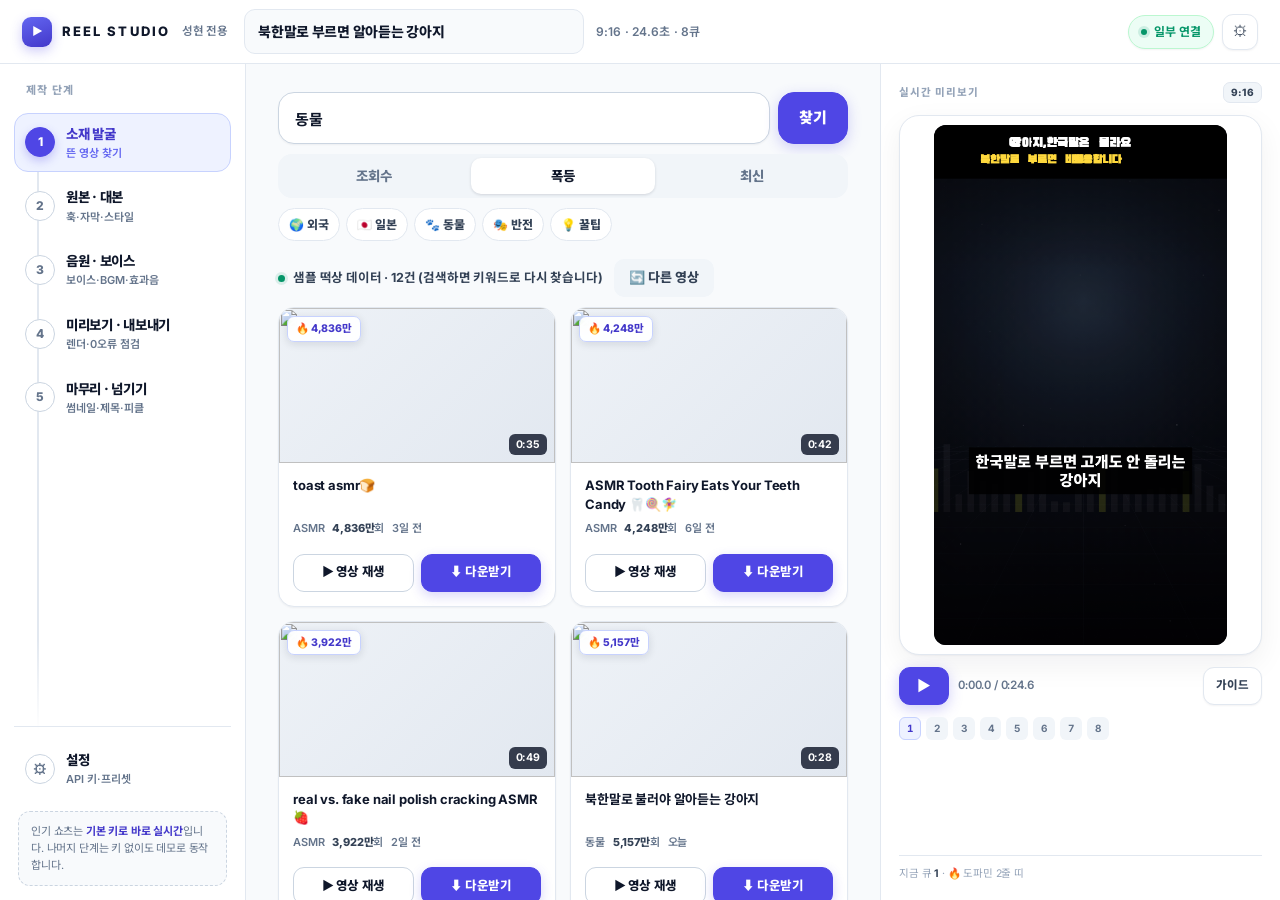
==== commit 57c7cc43: "fix(발굴): 인기로 채울 때도 '최신'이면 최신순 유지" ====
--- a/index.html
+++ b/index.html
@@ -636,7 +636,7 @@
 <script src="js/audio.js?v=20261128d"></script>
 <script src="js/render.js?v=20261128o"></script>
 <script src="js/ai.js?v=20261128r"></script>
-<script src="js/tube.js?v=20261128r"></script>
+<script src="js/tube.js?v=20261128u"></script>
 <script src="js/app.js?v=20261128t"></script>
 </body>
 </html>
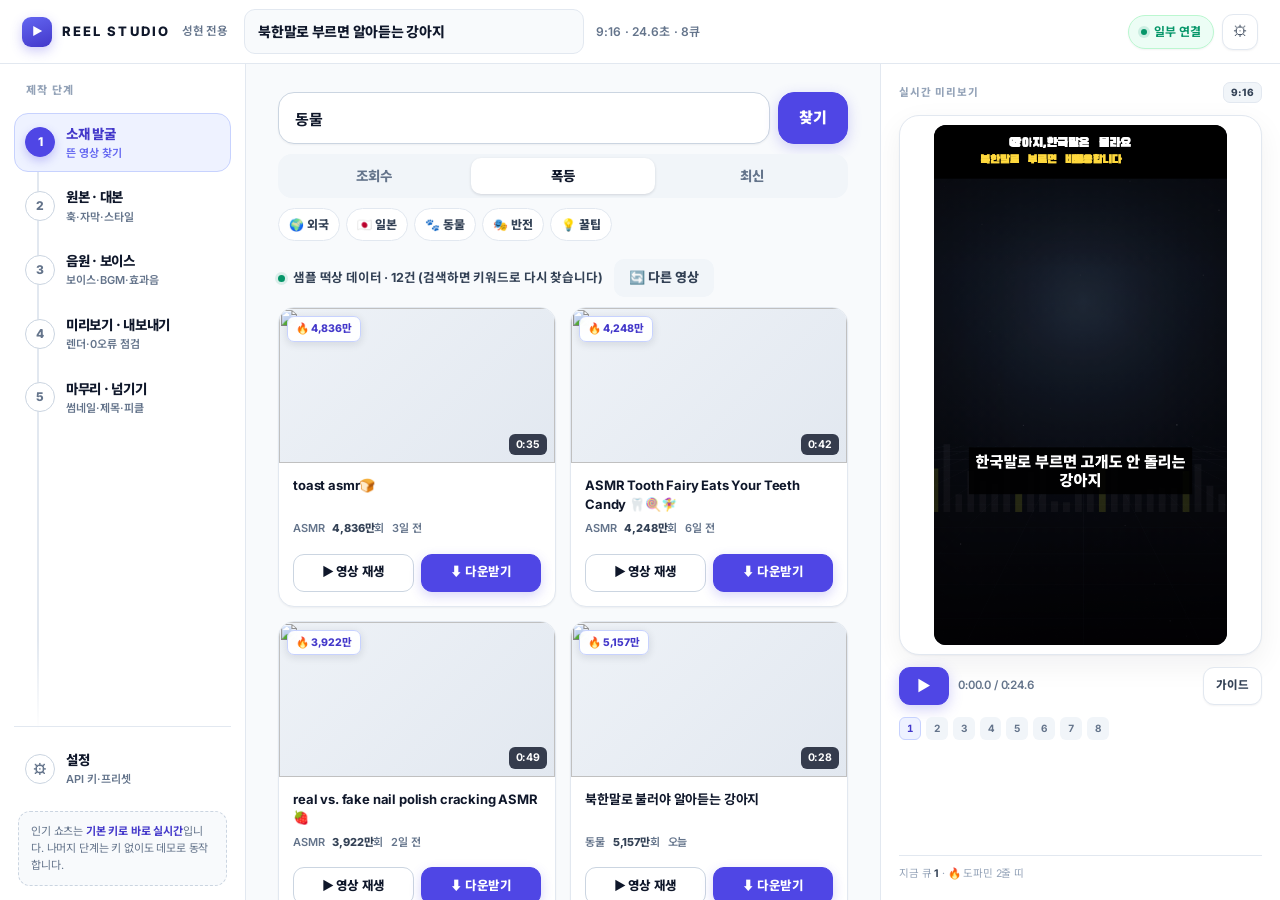
==== commit 567f5e76: "style(대본): 키 없을 때는 '기본 대본'으로 표시" ====
--- a/index.html
+++ b/index.html
@@ -637,6 +637,6 @@
 <script src="js/render.js?v=20261128o"></script>
 <script src="js/ai.js?v=20261128r"></script>
 <script src="js/tube.js?v=20261128u"></script>
-<script src="js/app.js?v=20261128t"></script>
+<script src="js/app.js?v=20261128v"></script>
 </body>
 </html>
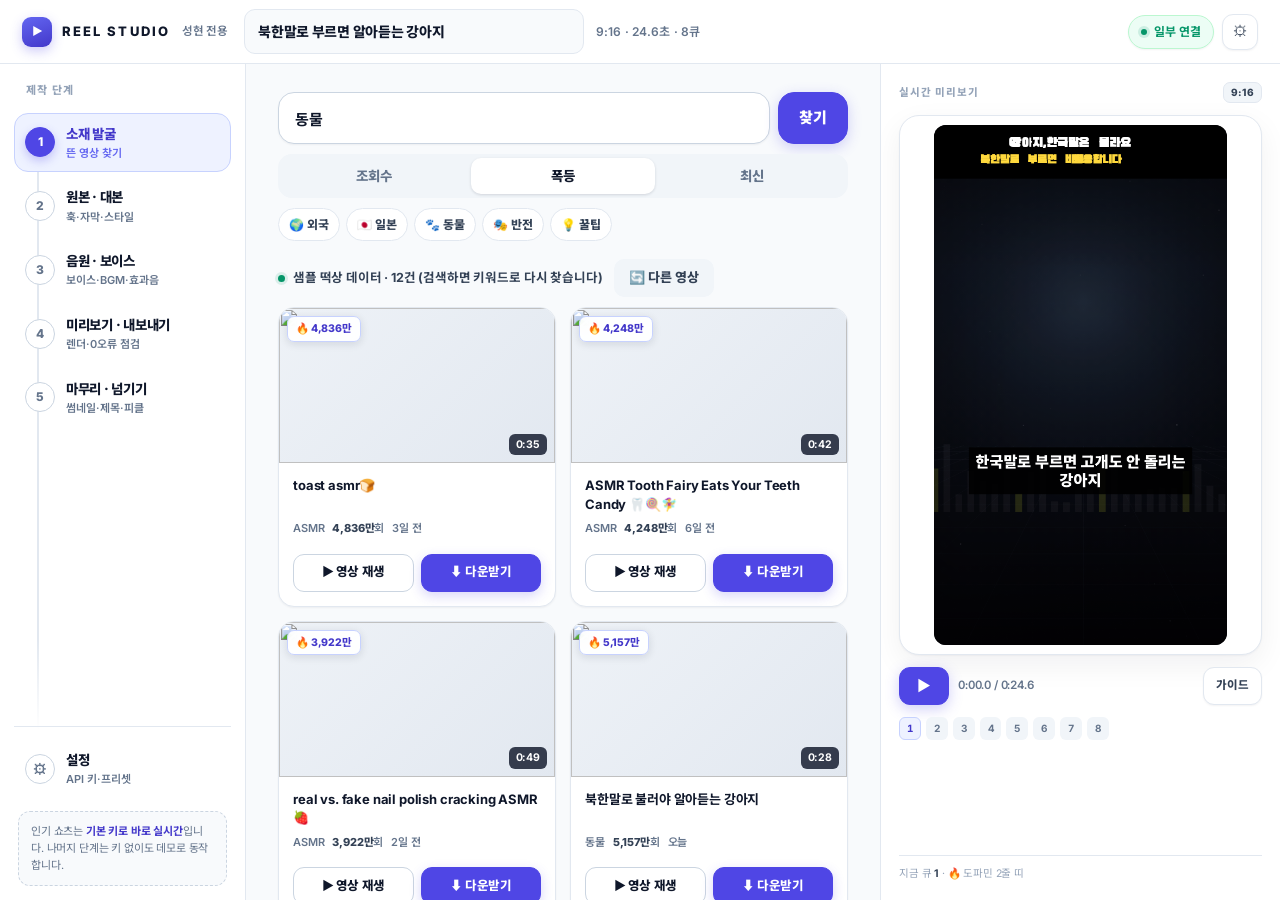
==== commit 672c4bb5: "simplify(대본): 실제 대사 싱크를 흔드는 '시간 맞춤' 버튼 제거" ====
--- a/index.html
+++ b/index.html
@@ -172,7 +172,6 @@
 
         <div class="cue-tools-bar">
           <button class="btn ghost sm" id="cueAdd">+ 줄</button>
-          <button class="btn ghost sm" id="cueFit" title="문자 수에 맞춰 시작·끝을 다시 배분">시간 맞춤</button>
           <button class="btn ghost sm" id="cueSrt">SRT</button>
           <span class="hint" id="cueSummary">0큐 · 0초</span>
         </div>
@@ -637,6 +636,6 @@
 <script src="js/render.js?v=20261128o"></script>
 <script src="js/ai.js?v=20261128r"></script>
 <script src="js/tube.js?v=20261128u"></script>
-<script src="js/app.js?v=20261128v"></script>
+<script src="js/app.js?v=20261128w"></script>
 </body>
 </html>
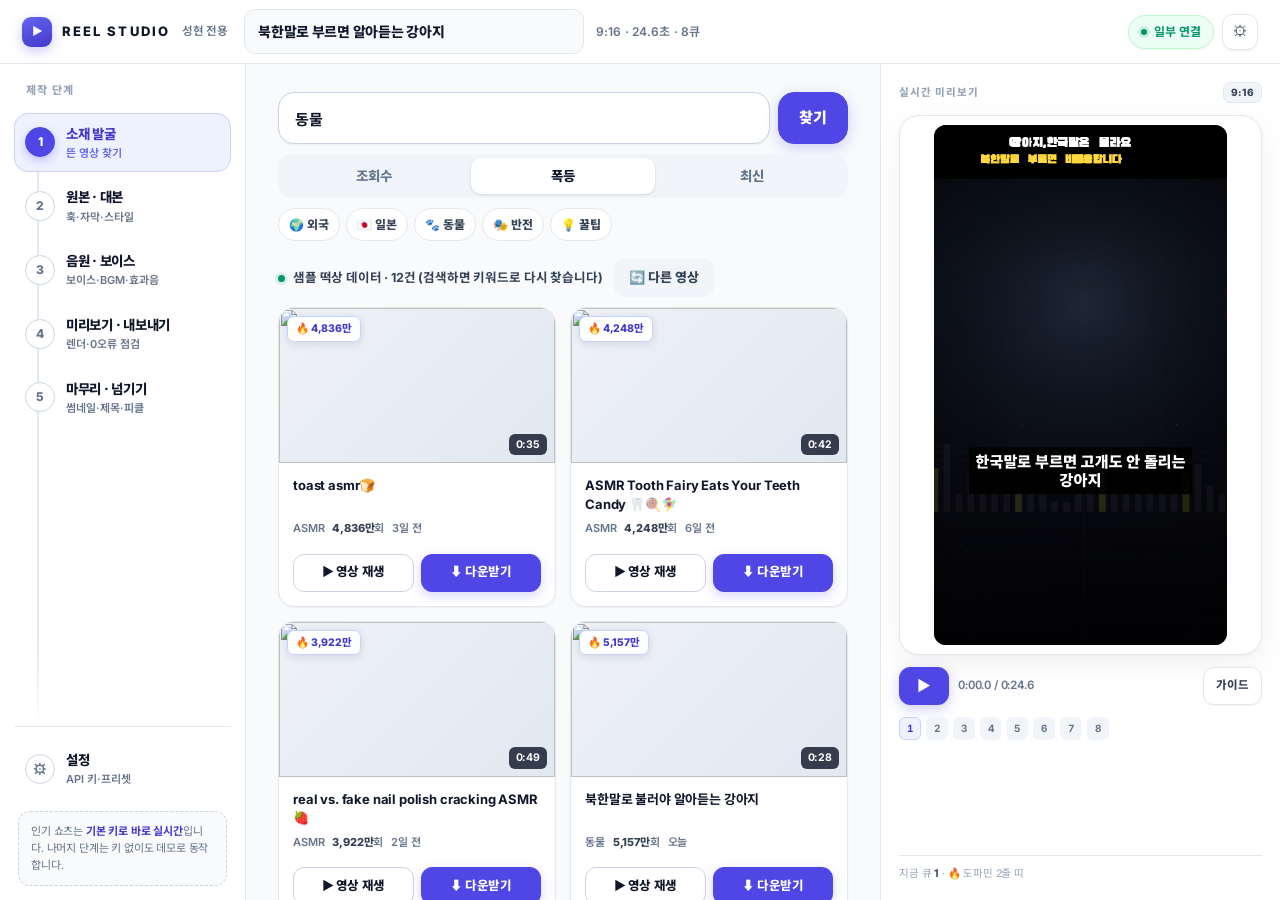
==== commit 8dc25c22: "fix(외국): 제목이 한글 위주인 국내 재업로드 컷 + 고른 필터대로 정렬" ====
--- a/index.html
+++ b/index.html
@@ -635,7 +635,7 @@
 <script src="js/audio.js?v=20261128d"></script>
 <script src="js/render.js?v=20261128o"></script>
 <script src="js/ai.js?v=20261128r"></script>
-<script src="js/tube.js?v=20261128u"></script>
+<script src="js/tube.js?v=20261128x"></script>
 <script src="js/app.js?v=20261128w"></script>
 </body>
 </html>
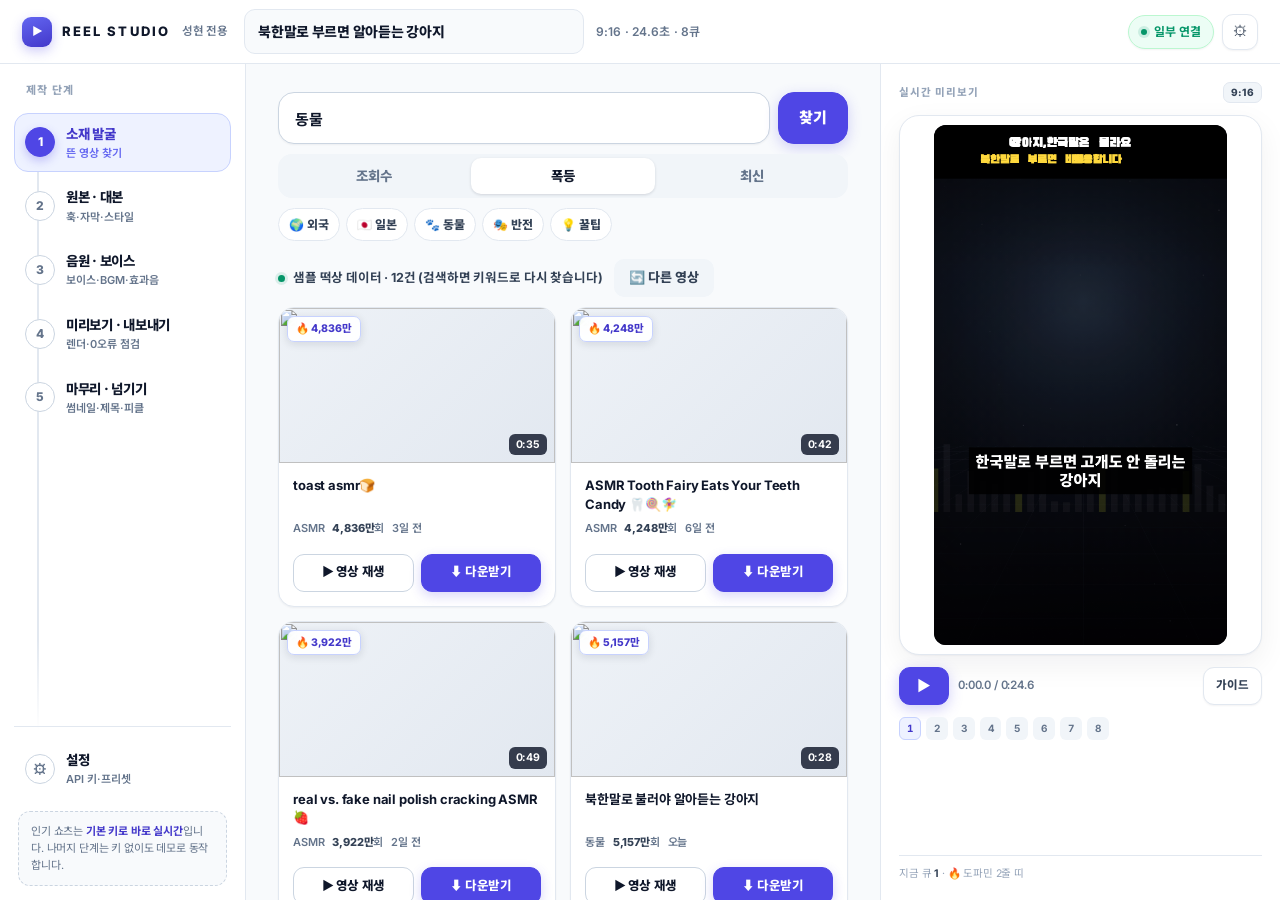
==== commit ae12b9a9: "fix(발굴): 60초 이하 쇼츠 우선 + 폭등 배지 큰 수 정리" ====
--- a/index.html
+++ b/index.html
@@ -635,7 +635,7 @@
 <script src="js/audio.js?v=20261128d"></script>
 <script src="js/render.js?v=20261128o"></script>
 <script src="js/ai.js?v=20261128r"></script>
-<script src="js/tube.js?v=20261128x"></script>
-<script src="js/app.js?v=20261128w"></script>
+<script src="js/tube.js?v=20261128y"></script>
+<script src="js/app.js?v=20261128y"></script>
 </body>
 </html>
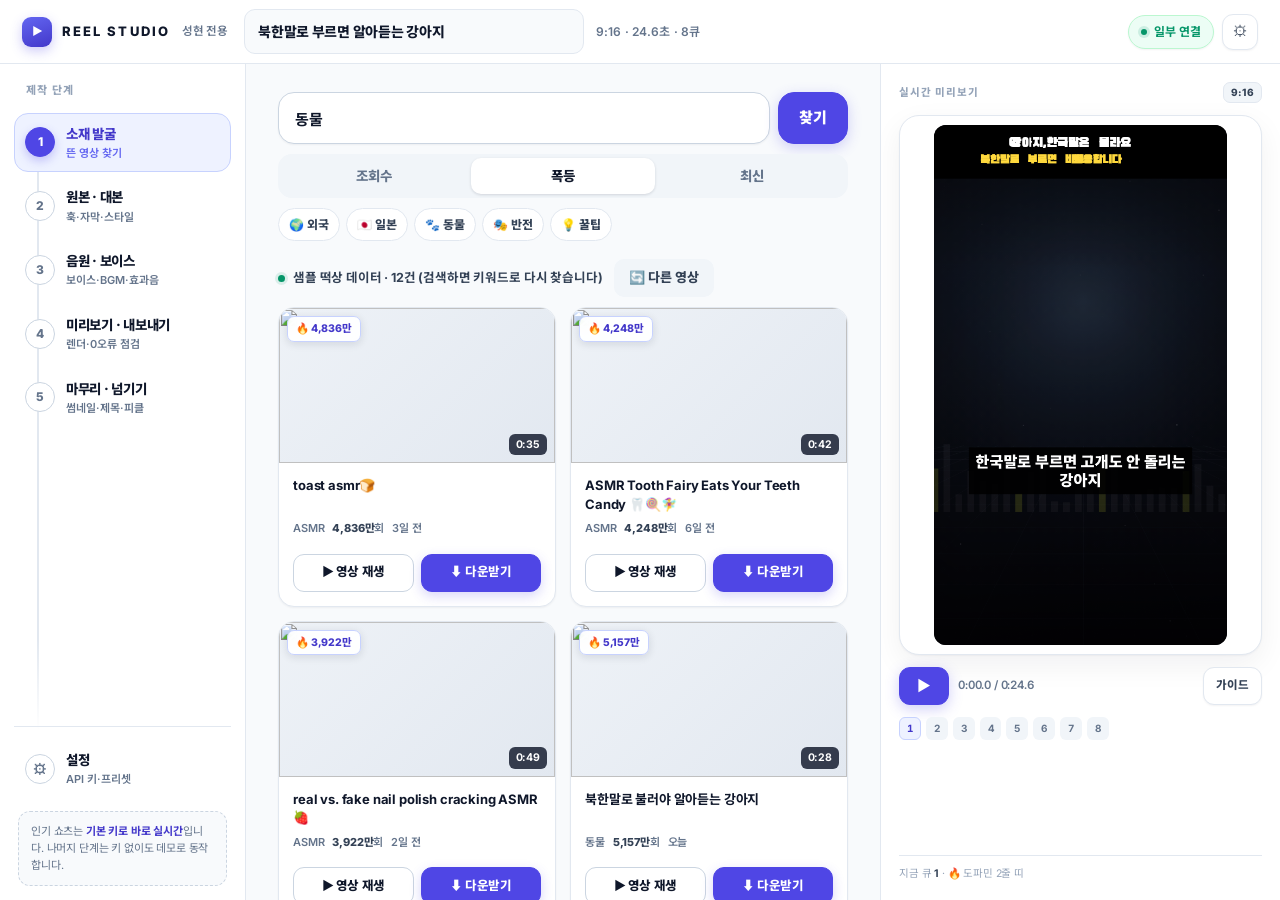
==== commit 5172952b: "fix(대본): AI 실패 시 상황 해설 대신 비워 두고 다시 뽑기 안내" ====
--- a/index.html
+++ b/index.html
@@ -636,6 +636,6 @@
 <script src="js/render.js?v=20261128o"></script>
 <script src="js/ai.js?v=20261128r"></script>
 <script src="js/tube.js?v=20261128y"></script>
-<script src="js/app.js?v=20261128y"></script>
+<script src="js/app.js?v=20261128z"></script>
 </body>
 </html>
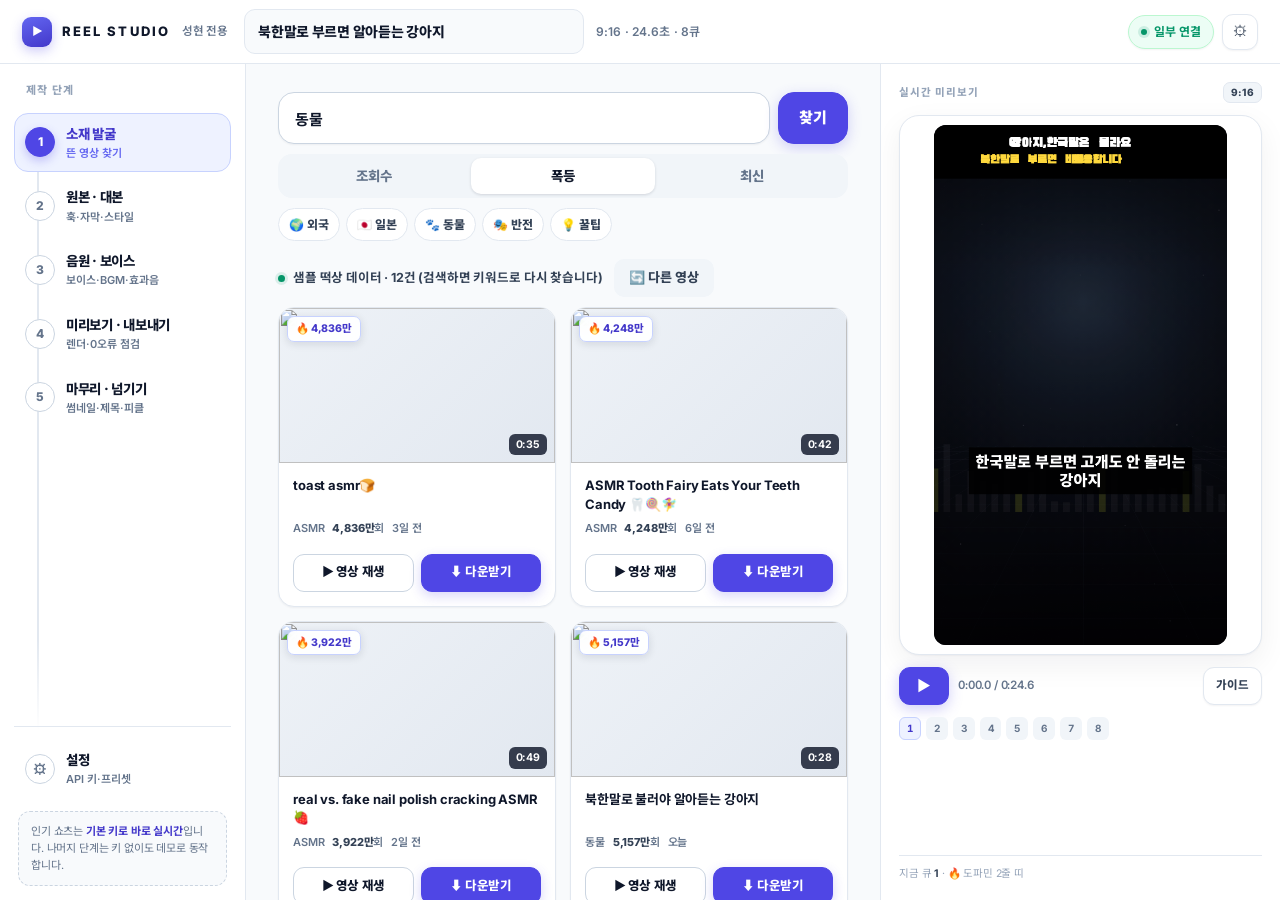
==== commit 1995e720: "style(발굴): 첫 화면 상태줄에서 '검색 한도' 문구 제거" ====
--- a/index.html
+++ b/index.html
@@ -636,6 +636,6 @@
 <script src="js/render.js?v=20261128o"></script>
 <script src="js/ai.js?v=20261128r"></script>
 <script src="js/tube.js?v=20261128y"></script>
-<script src="js/app.js?v=20261128z"></script>
+<script src="js/app.js?v=20261129a"></script>
 </body>
 </html>
